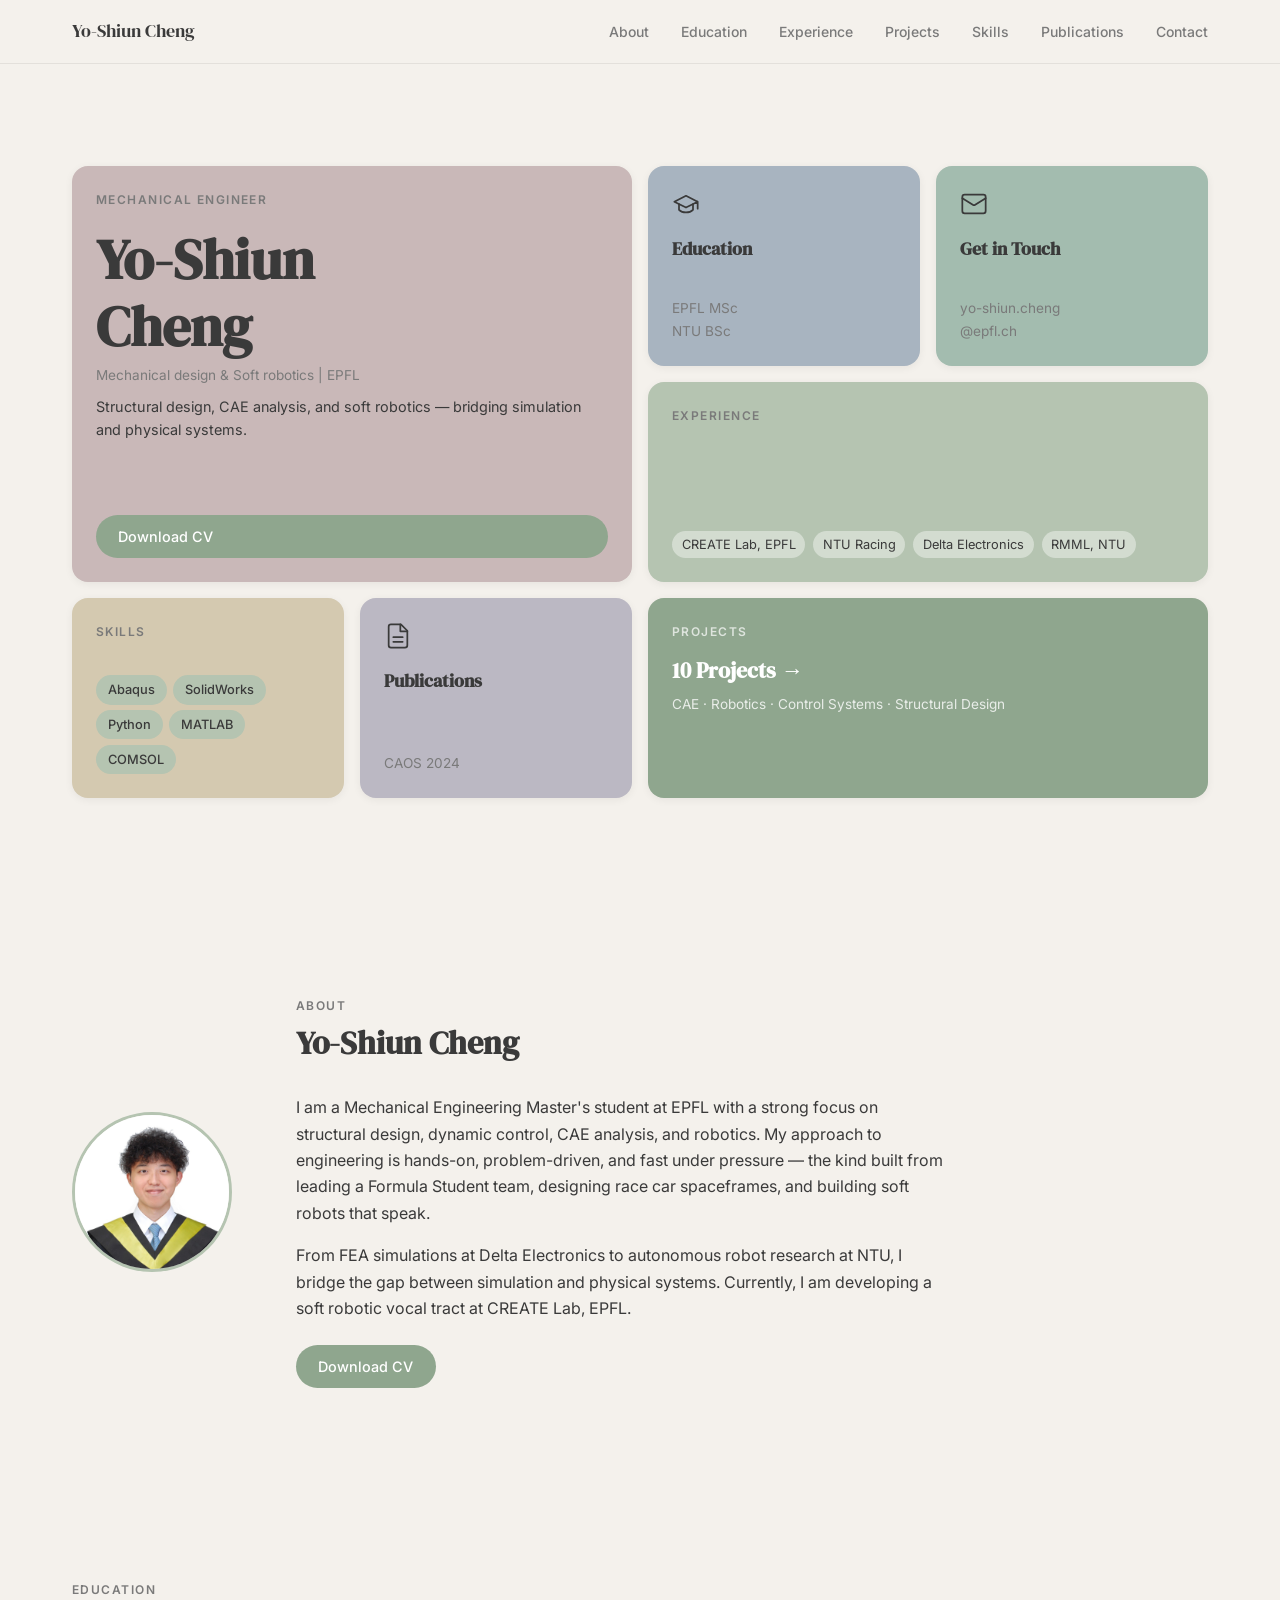
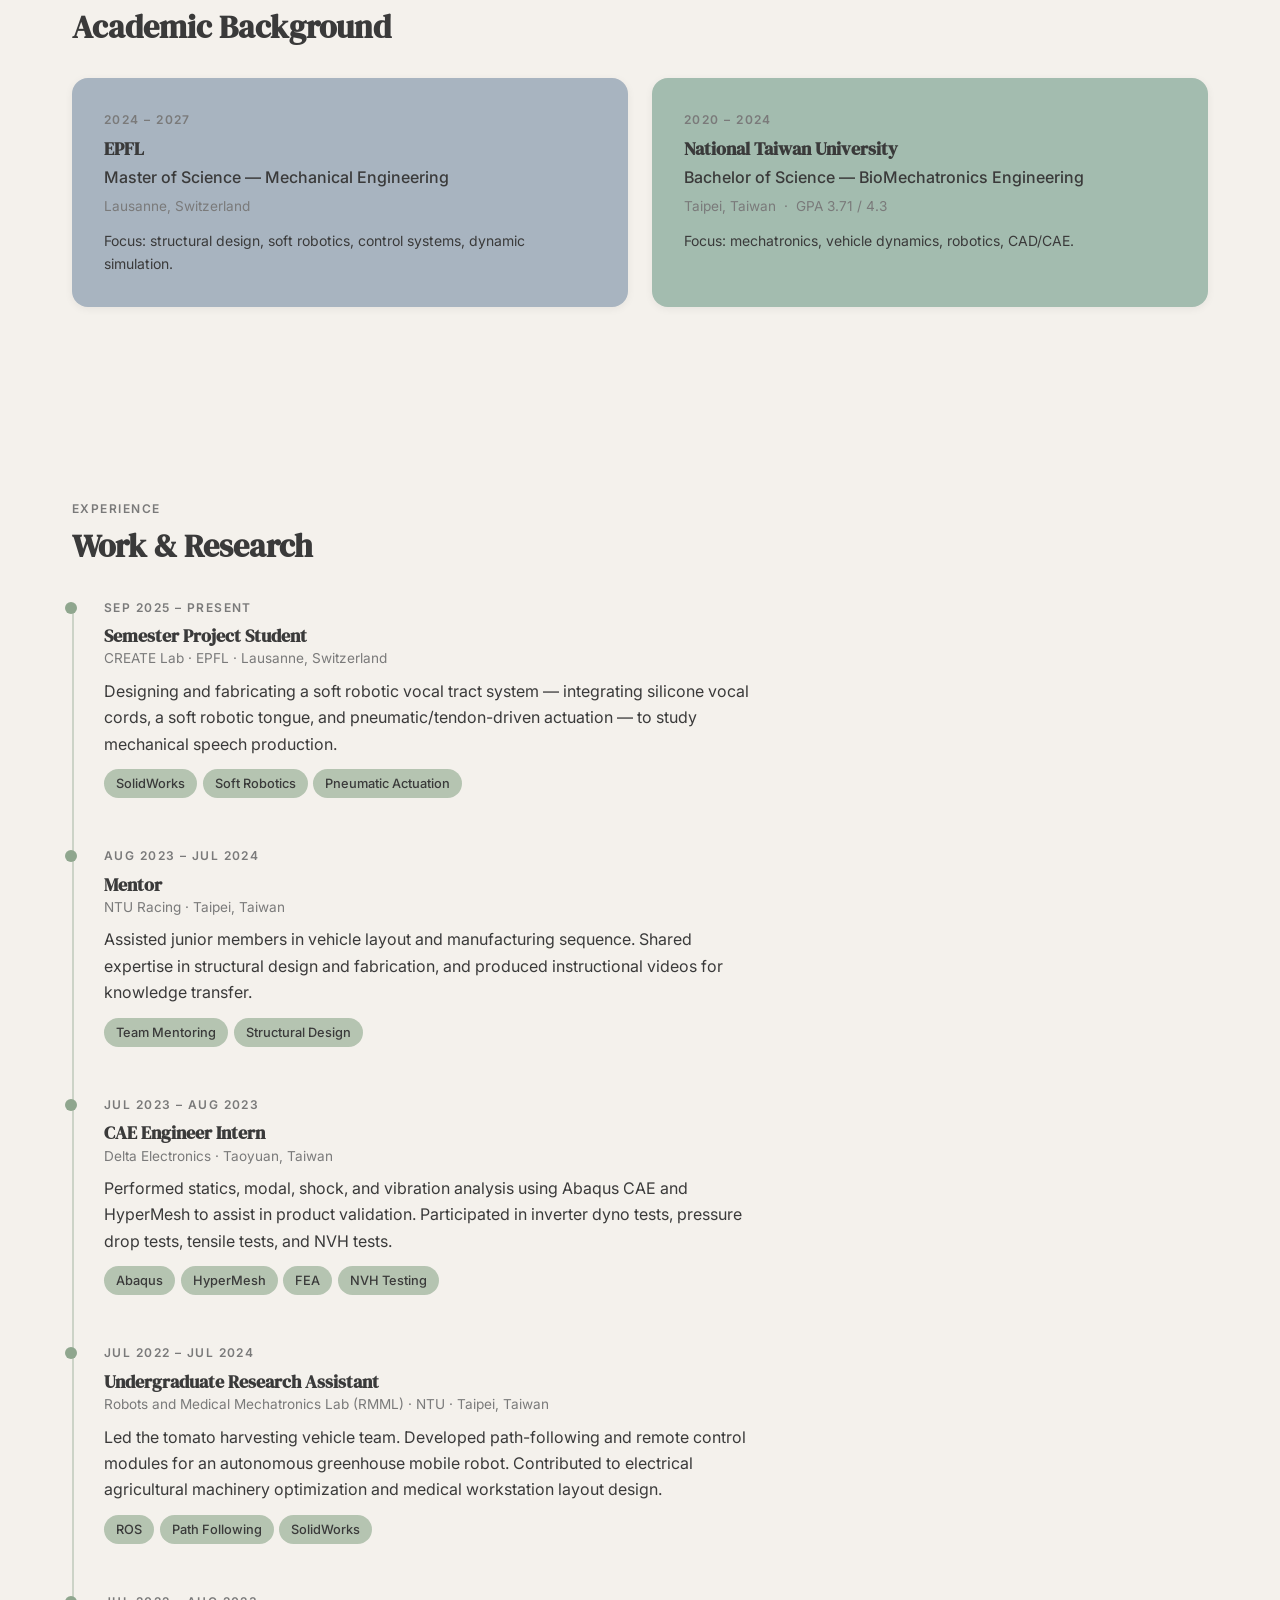
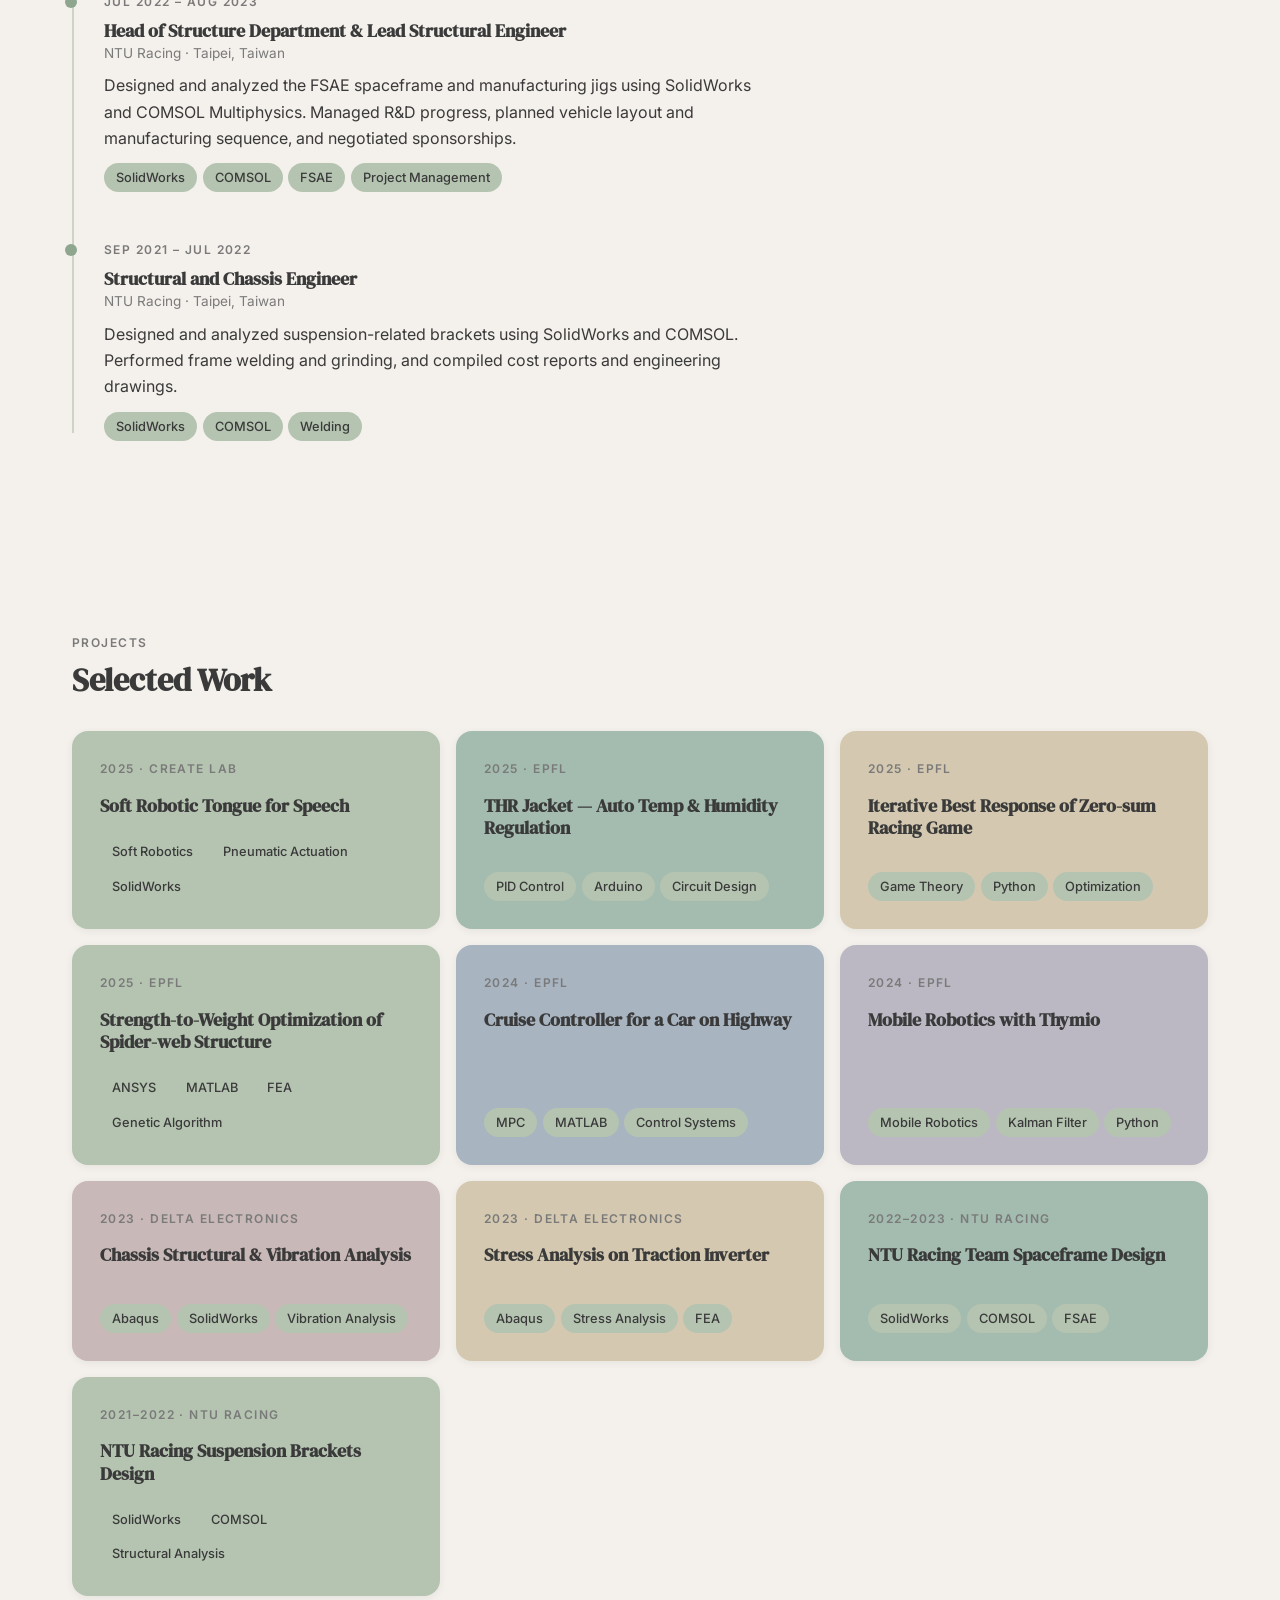
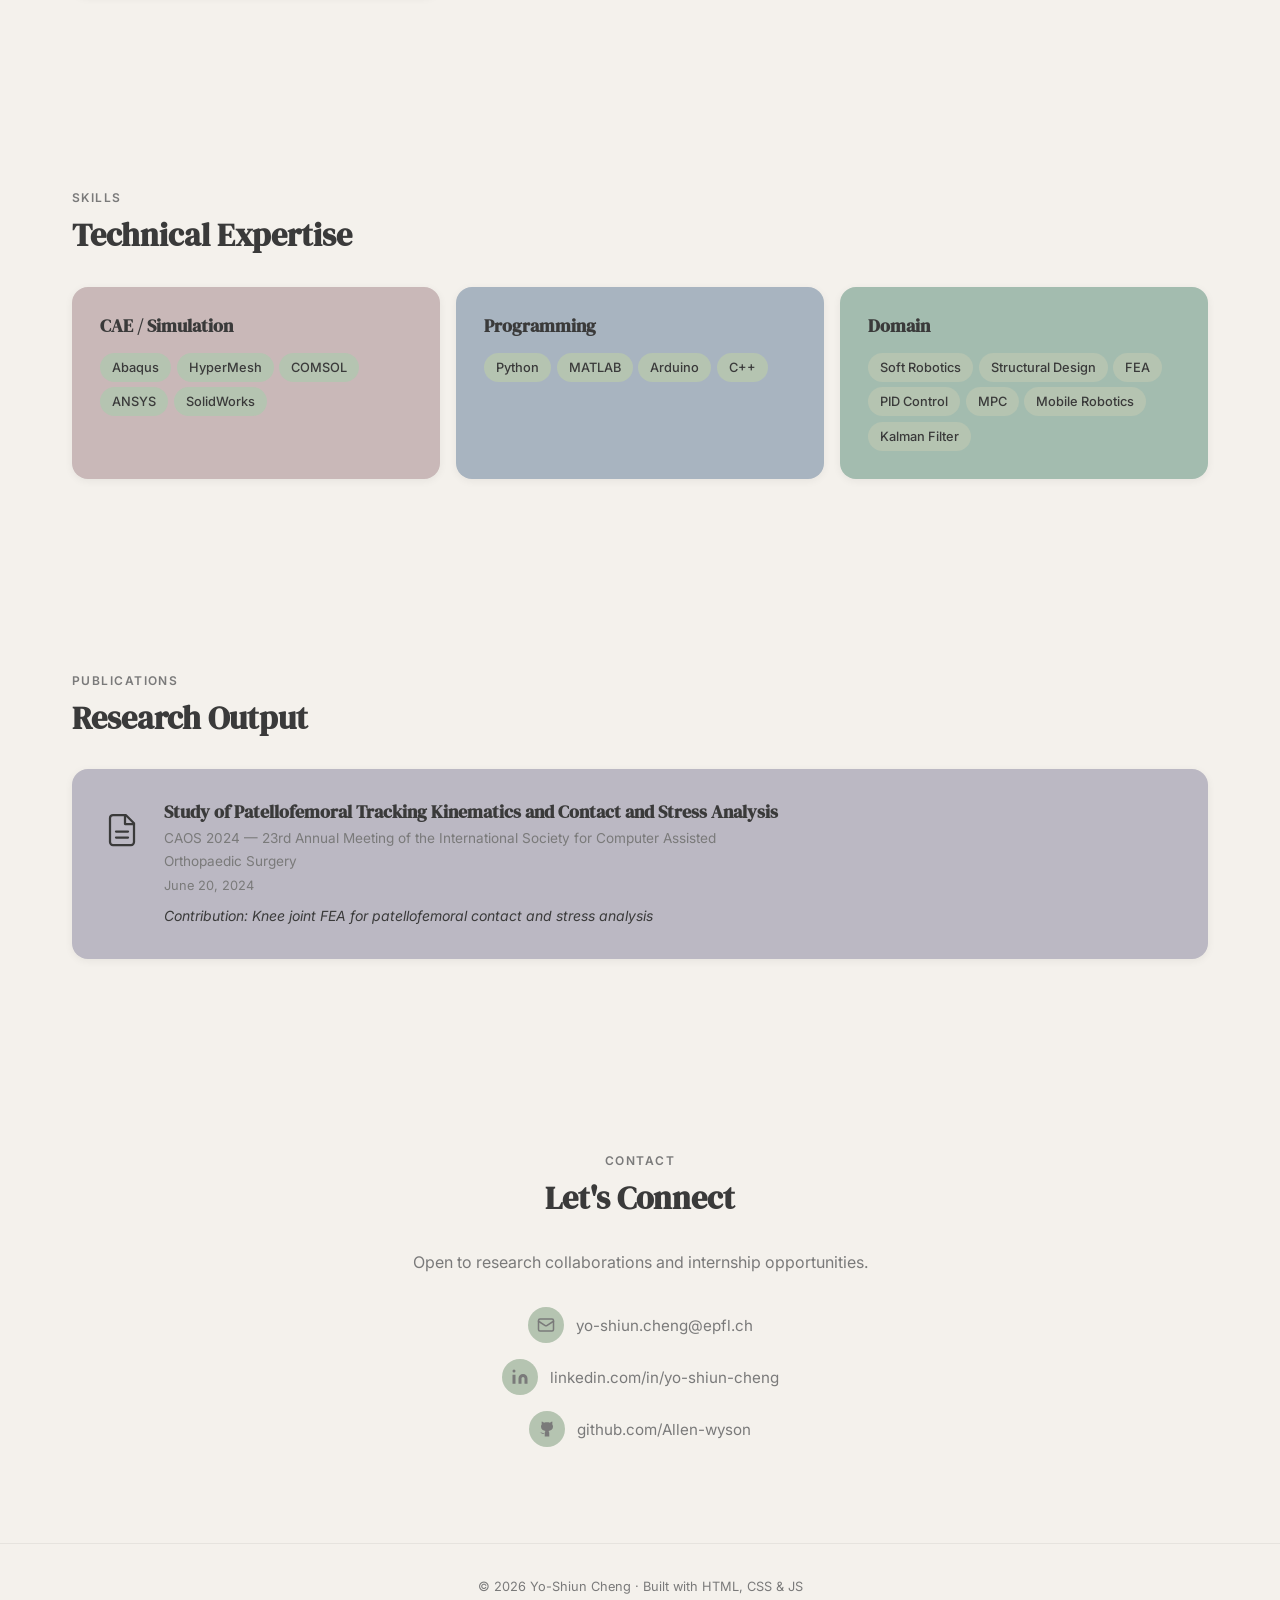
==== index.html @ 9ba74a00 "feat: add profile photo and resume PDF Co-Authored-By: Claude Sonnet 4.6 <noreply@anthropic.com>" ====
<!DOCTYPE html>
<html lang="en">
<head>
  <meta charset="UTF-8" />
  <meta name="viewport" content="width=device-width, initial-scale=1.0" />
  <title>Yo-Shiun Cheng — Portfolio</title>
  <link rel="preconnect" href="https://fonts.googleapis.com" />
  <link rel="preconnect" href="https://fonts.gstatic.com" crossorigin />
  <link href="https://fonts.googleapis.com/css2?family=DM+Serif+Display&family=Inter:wght@400;500;600&display=swap" rel="stylesheet" />
  <link rel="stylesheet" href="css/style.css" />
</head>
<body>
  <a href="#about" class="skip-link">Skip to main content</a>
  <nav class="navbar" id="navbar">
    <div class="nav-inner container">
      <a href="#hero" class="brand">Yo-Shiun Cheng</a>
      <button class="hamburger" id="hamburger" aria-label="Toggle menu">
        <span></span><span></span><span></span>
      </button>
      <ul class="nav-links" id="nav-links">
        <li><a href="#about" class="nav-link">About</a></li>
        <li><a href="#education" class="nav-link">Education</a></li>
        <li><a href="#experience" class="nav-link">Experience</a></li>
        <li><a href="#projects" class="nav-link">Projects</a></li>
        <li><a href="#skills" class="nav-link">Skills</a></li>
        <li><a href="#publications" class="nav-link">Publications</a></li>
        <li><a href="#contact" class="nav-link">Contact</a></li>
      </ul>
    </div>
  </nav>

  <main>

    <!-- ── HERO BENTO GRID ── -->
    <section id="hero" class="hero">
      <div class="bento-grid container">

        <div class="bento-card bento-hero" style="background:var(--rose)" onclick="document.getElementById('about').scrollIntoView({behavior:'smooth'})">
          <p class="section-label">Mechanical Engineer</p>
          <h1>Yo-Shiun<br>Cheng</h1>
          <p class="hero-subtitle">Mechanical design &amp; Soft robotics&nbsp;|&nbsp;EPFL</p>
          <p class="hero-bio">Structural design, CAE analysis, and soft robotics — bridging simulation and physical systems.</p>
          <a href="assets/resume.pdf" class="btn btn-primary" download>Download CV</a>
        </div>

        <div class="bento-card" style="background:var(--blue)" onclick="document.getElementById('education').scrollIntoView({behavior:'smooth'})">
          <span class="bento-icon">
            <svg width="28" height="28" viewBox="0 0 24 24" fill="none" stroke="currentColor" stroke-width="1.5" stroke-linecap="round" stroke-linejoin="round" aria-hidden="true"><path d="M22 10v6M2 10l10-5 10 5-10 5z"/><path d="M6 12v5c3 3 9 3 12 0v-5"/></svg>
          </span>
          <h3>Education</h3>
          <p class="bento-preview">EPFL MSc<br>NTU BSc</p>
        </div>

        <div class="bento-card" style="background:var(--green-light)" onclick="document.getElementById('contact').scrollIntoView({behavior:'smooth'})">
          <span class="bento-icon">
            <svg width="28" height="28" viewBox="0 0 24 24" fill="none" stroke="currentColor" stroke-width="1.5" stroke-linecap="round" stroke-linejoin="round" aria-hidden="true"><rect width="20" height="16" x="2" y="4" rx="2"/><path d="m22 7-8.97 5.7a1.94 1.94 0 0 1-2.06 0L2 7"/></svg>
          </span>
          <h3>Get in Touch</h3>
          <p class="bento-preview">yo-shiun.cheng<br>@epfl.ch</p>
        </div>

        <div class="bento-card bento-wide" style="background:var(--green-mid)" onclick="document.getElementById('experience').scrollIntoView({behavior:'smooth'})">
          <p class="section-label">Experience</p>
          <div class="bento-exp-preview">
            <span>CREATE Lab, EPFL</span>
            <span>NTU Racing</span>
            <span>Delta Electronics</span>
            <span>RMML, NTU</span>
          </div>
        </div>

        <div class="bento-card" style="background:var(--khaki)" onclick="document.getElementById('skills').scrollIntoView({behavior:'smooth'})">
          <p class="section-label">Skills</p>
          <div class="bento-pills">
            <span class="pill">Abaqus</span>
            <span class="pill">SolidWorks</span>
            <span class="pill">Python</span>
            <span class="pill">MATLAB</span>
            <span class="pill">COMSOL</span>
          </div>
        </div>

        <div class="bento-card" style="background:var(--lavender)" onclick="document.getElementById('publications').scrollIntoView({behavior:'smooth'})">
          <span class="bento-icon">
            <svg width="28" height="28" viewBox="0 0 24 24" fill="none" stroke="currentColor" stroke-width="1.5" stroke-linecap="round" stroke-linejoin="round" aria-hidden="true"><path d="M14.5 2H6a2 2 0 0 0-2 2v16a2 2 0 0 0 2 2h12a2 2 0 0 0 2-2V7.5L14.5 2z"/><polyline points="14 2 14 8 20 8"/><line x1="16" x2="8" y1="13" y2="13"/><line x1="16" x2="8" y1="17" y2="17"/></svg>
          </span>
          <h3>Publications</h3>
          <p class="bento-preview">CAOS 2024</p>
        </div>

        <div class="bento-card bento-wide" style="background:var(--green-dark)" onclick="document.getElementById('projects').scrollIntoView({behavior:'smooth'})">
          <p class="section-label" style="color:rgba(255,255,255,0.7)">Projects</p>
          <h3 style="color:#fff;font-size:1.4rem;">10 Projects →</h3>
          <p style="color:rgba(255,255,255,0.8);font-size:0.85rem;">CAE · Robotics · Control Systems · Structural Design</p>
        </div>

      </div>
    </section>

    <!-- ── ABOUT ── -->
    <section id="about">
      <div class="container">
        <div class="about-inner fade-in">
          <div class="about-photo">
            <img src="assets/images/profile.jpg" alt="Yo-Shiun Cheng" class="profile-img">
          </div>
          <div class="about-text">
            <p class="section-label">About</p>
            <h2>Yo-Shiun Cheng</h2>
            <p>I am a Mechanical Engineering Master's student at EPFL with a strong focus on structural design, dynamic control, CAE analysis, and robotics. My approach to engineering is hands-on, problem-driven, and fast under pressure — the kind built from leading a Formula Student team, designing race car spaceframes, and building soft robots that speak.</p>
            <p style="margin-top:1rem;">From FEA simulations at Delta Electronics to autonomous robot research at NTU, I bridge the gap between simulation and physical systems. Currently, I am developing a soft robotic vocal tract at CREATE Lab, EPFL.</p>
            <div style="margin-top:1.5rem;">
              <a href="assets/resume.pdf" class="btn btn-primary" download>Download CV</a>
            </div>
          </div>
        </div>
      </div>
    </section>

    <!-- ── EDUCATION ── -->
    <section id="education">
      <div class="container">
        <p class="section-label">Education</p>
        <h2>Academic Background</h2>
        <div class="edu-grid fade-in">
          <div class="edu-card" style="background:var(--blue)">
            <p class="section-label">2024 – 2027</p>
            <h3>EPFL</h3>
            <p class="edu-degree">Master of Science — Mechanical Engineering</p>
            <p class="edu-location">Lausanne, Switzerland</p>
            <p class="edu-detail">Focus: structural design, soft robotics, control systems, dynamic simulation.</p>
          </div>
          <div class="edu-card" style="background:var(--green-light)">
            <p class="section-label">2020 – 2024</p>
            <h3>National Taiwan University</h3>
            <p class="edu-degree">Bachelor of Science — BioMechatronics Engineering</p>
            <p class="edu-location">Taipei, Taiwan &nbsp;·&nbsp; GPA 3.71 / 4.3</p>
            <p class="edu-detail">Focus: mechatronics, vehicle dynamics, robotics, CAD/CAE.</p>
          </div>
        </div>
      </div>
    </section>

    <!-- ── EXPERIENCE ── -->
    <section id="experience">
      <div class="container">
        <p class="section-label">Experience</p>
        <h2>Work &amp; Research</h2>
        <div class="timeline fade-in">

          <div class="timeline-item">
            <div class="timeline-dot"></div>
            <div class="timeline-content">
              <p class="section-label">Sep 2025 – Present</p>
              <h3>Semester Project Student</h3>
              <p class="timeline-org">CREATE Lab · EPFL · Lausanne, Switzerland</p>
              <p>Designing and fabricating a soft robotic vocal tract system — integrating silicone vocal cords, a soft robotic tongue, and pneumatic/tendon-driven actuation — to study mechanical speech production.</p>
              <div class="pill-row"><span class="pill">SolidWorks</span><span class="pill">Soft Robotics</span><span class="pill">Pneumatic Actuation</span></div>
            </div>
          </div>

          <div class="timeline-item">
            <div class="timeline-dot"></div>
            <div class="timeline-content">
              <p class="section-label">Aug 2023 – Jul 2024</p>
              <h3>Mentor</h3>
              <p class="timeline-org">NTU Racing · Taipei, Taiwan</p>
              <p>Assisted junior members in vehicle layout and manufacturing sequence. Shared expertise in structural design and fabrication, and produced instructional videos for knowledge transfer.</p>
              <div class="pill-row"><span class="pill">Team Mentoring</span><span class="pill">Structural Design</span></div>
            </div>
          </div>

          <div class="timeline-item">
            <div class="timeline-dot"></div>
            <div class="timeline-content">
              <p class="section-label">Jul 2023 – Aug 2023</p>
              <h3>CAE Engineer Intern</h3>
              <p class="timeline-org">Delta Electronics · Taoyuan, Taiwan</p>
              <p>Performed statics, modal, shock, and vibration analysis using Abaqus CAE and HyperMesh to assist in product validation. Participated in inverter dyno tests, pressure drop tests, tensile tests, and NVH tests.</p>
              <div class="pill-row"><span class="pill">Abaqus</span><span class="pill">HyperMesh</span><span class="pill">FEA</span><span class="pill">NVH Testing</span></div>
            </div>
          </div>

          <div class="timeline-item">
            <div class="timeline-dot"></div>
            <div class="timeline-content">
              <p class="section-label">Jul 2022 – Jul 2024</p>
              <h3>Undergraduate Research Assistant</h3>
              <p class="timeline-org">Robots and Medical Mechatronics Lab (RMML) · NTU · Taipei, Taiwan</p>
              <p>Led the tomato harvesting vehicle team. Developed path-following and remote control modules for an autonomous greenhouse mobile robot. Contributed to electrical agricultural machinery optimization and medical workstation layout design.</p>
              <div class="pill-row"><span class="pill">ROS</span><span class="pill">Path Following</span><span class="pill">SolidWorks</span></div>
            </div>
          </div>

          <div class="timeline-item">
            <div class="timeline-dot"></div>
            <div class="timeline-content">
              <p class="section-label">Jul 2022 – Aug 2023</p>
              <h3>Head of Structure Department &amp; Lead Structural Engineer</h3>
              <p class="timeline-org">NTU Racing · Taipei, Taiwan</p>
              <p>Designed and analyzed the FSAE spaceframe and manufacturing jigs using SolidWorks and COMSOL Multiphysics. Managed R&amp;D progress, planned vehicle layout and manufacturing sequence, and negotiated sponsorships.</p>
              <div class="pill-row"><span class="pill">SolidWorks</span><span class="pill">COMSOL</span><span class="pill">FSAE</span><span class="pill">Project Management</span></div>
            </div>
          </div>

          <div class="timeline-item">
            <div class="timeline-dot"></div>
            <div class="timeline-content">
              <p class="section-label">Sep 2021 – Jul 2022</p>
              <h3>Structural and Chassis Engineer</h3>
              <p class="timeline-org">NTU Racing · Taipei, Taiwan</p>
              <p>Designed and analyzed suspension-related brackets using SolidWorks and COMSOL. Performed frame welding and grinding, and compiled cost reports and engineering drawings.</p>
              <div class="pill-row"><span class="pill">SolidWorks</span><span class="pill">COMSOL</span><span class="pill">Welding</span></div>
            </div>
          </div>

        </div>
      </div>
    </section>

    <!-- ── PROJECTS ── -->
    <section id="projects">
      <div class="container">
        <p class="section-label">Projects</p>
        <h2>Selected Work</h2>
        <div class="projects-grid fade-in">

          <a href="projects/soft-robotic-tongue.html" class="project-card" style="background:var(--green-mid)">
            <p class="section-label">2025 · CREATE Lab</p>
            <h3>Soft Robotic Tongue for Speech</h3>
            <div class="pill-row"><span class="pill">Soft Robotics</span><span class="pill">Pneumatic Actuation</span><span class="pill">SolidWorks</span></div>
          </a>

          <a href="projects/thr-jacket.html" class="project-card" style="background:var(--green-light)">
            <p class="section-label">2025 · EPFL</p>
            <h3>THR Jacket — Auto Temp &amp; Humidity Regulation</h3>
            <div class="pill-row"><span class="pill">PID Control</span><span class="pill">Arduino</span><span class="pill">Circuit Design</span></div>
          </a>

          <a href="projects/racing-game.html" class="project-card" style="background:var(--khaki)">
            <p class="section-label">2025 · EPFL</p>
            <h3>Iterative Best Response of Zero-sum Racing Game</h3>
            <div class="pill-row"><span class="pill">Game Theory</span><span class="pill">Python</span><span class="pill">Optimization</span></div>
          </a>

          <a href="projects/spider-web-optimization.html" class="project-card" style="background:var(--green-mid)">
            <p class="section-label">2025 · EPFL</p>
            <h3>Strength-to-Weight Optimization of Spider-web Structure</h3>
            <div class="pill-row"><span class="pill">ANSYS</span><span class="pill">MATLAB</span><span class="pill">FEA</span><span class="pill">Genetic Algorithm</span></div>
          </a>

          <a href="projects/cruise-controller.html" class="project-card" style="background:var(--blue)">
            <p class="section-label">2024 · EPFL</p>
            <h3>Cruise Controller for a Car on Highway</h3>
            <div class="pill-row"><span class="pill">MPC</span><span class="pill">MATLAB</span><span class="pill">Control Systems</span></div>
          </a>

          <a href="projects/mobile-robotics.html" class="project-card" style="background:var(--lavender)">
            <p class="section-label">2024 · EPFL</p>
            <h3>Mobile Robotics with Thymio</h3>
            <div class="pill-row"><span class="pill">Mobile Robotics</span><span class="pill">Kalman Filter</span><span class="pill">Python</span></div>
          </a>

          <a href="projects/chassis-analysis.html" class="project-card" style="background:var(--rose)">
            <p class="section-label">2023 · Delta Electronics</p>
            <h3>Chassis Structural &amp; Vibration Analysis</h3>
            <div class="pill-row"><span class="pill">Abaqus</span><span class="pill">SolidWorks</span><span class="pill">Vibration Analysis</span></div>
          </a>

          <a href="projects/inverter-stress.html" class="project-card" style="background:var(--khaki)">
            <p class="section-label">2023 · Delta Electronics</p>
            <h3>Stress Analysis on Traction Inverter</h3>
            <div class="pill-row"><span class="pill">Abaqus</span><span class="pill">Stress Analysis</span><span class="pill">FEA</span></div>
          </a>

          <a href="projects/spaceframe-design.html" class="project-card" style="background:var(--green-light)">
            <p class="section-label">2022–2023 · NTU Racing</p>
            <h3>NTU Racing Team Spaceframe Design</h3>
            <div class="pill-row"><span class="pill">SolidWorks</span><span class="pill">COMSOL</span><span class="pill">FSAE</span></div>
          </a>

          <a href="projects/suspension-brackets.html" class="project-card" style="background:var(--green-mid)">
            <p class="section-label">2021–2022 · NTU Racing</p>
            <h3>NTU Racing Suspension Brackets Design</h3>
            <div class="pill-row"><span class="pill">SolidWorks</span><span class="pill">COMSOL</span><span class="pill">Structural Analysis</span></div>
          </a>

        </div>
      </div>
    </section>

    <!-- ── SKILLS ── -->
    <section id="skills">
      <div class="container">
        <p class="section-label">Skills</p>
        <h2>Technical Expertise</h2>
        <div class="skills-grid fade-in">
          <div class="skills-group" style="background:var(--rose)">
            <h3>CAE / Simulation</h3>
            <div class="pill-row">
              <span class="pill">Abaqus</span><span class="pill">HyperMesh</span><span class="pill">COMSOL</span><span class="pill">ANSYS</span><span class="pill">SolidWorks</span>
            </div>
          </div>
          <div class="skills-group" style="background:var(--blue)">
            <h3>Programming</h3>
            <div class="pill-row">
              <span class="pill">Python</span><span class="pill">MATLAB</span><span class="pill">Arduino</span><span class="pill">C++</span>
            </div>
          </div>
          <div class="skills-group" style="background:var(--green-light)">
            <h3>Domain</h3>
            <div class="pill-row">
              <span class="pill">Soft Robotics</span><span class="pill">Structural Design</span><span class="pill">FEA</span><span class="pill">PID Control</span><span class="pill">MPC</span><span class="pill">Mobile Robotics</span><span class="pill">Kalman Filter</span>
            </div>
          </div>
        </div>
      </div>
    </section>

    <!-- ── PUBLICATIONS ── -->
    <section id="publications">
      <div class="container">
        <p class="section-label">Publications</p>
        <h2>Research Output</h2>
        <div class="pub-card fade-in" style="background:var(--lavender)">
          <div class="pub-badge" aria-hidden="true">
            <svg width="36" height="36" viewBox="0 0 24 24" fill="none" stroke="currentColor" stroke-width="1.5" stroke-linecap="round" stroke-linejoin="round"><path d="M14.5 2H6a2 2 0 0 0-2 2v16a2 2 0 0 0 2 2h12a2 2 0 0 0 2-2V7.5L14.5 2z"/><polyline points="14 2 14 8 20 8"/><line x1="16" x2="8" y1="13" y2="13"/><line x1="16" x2="8" y1="17" y2="17"/></svg>
          </div>
          <div class="pub-text">
            <h3>Study of Patellofemoral Tracking Kinematics and Contact and Stress Analysis</h3>
            <p class="pub-venue">CAOS 2024 — 23rd Annual Meeting of the International Society for Computer Assisted Orthopaedic Surgery</p>
            <p class="pub-date">June 20, 2024</p>
            <p class="pub-contribution">Contribution: Knee joint FEA for patellofemoral contact and stress analysis</p>
          </div>
        </div>
      </div>
    </section>

    <!-- ── CONTACT ── -->
    <section id="contact">
      <div class="container">
        <div class="contact-inner fade-in">
          <p class="section-label">Contact</p>
          <h2>Let's Connect</h2>
          <p class="contact-tagline">Open to research collaborations and internship opportunities.</p>
          <div class="contact-links">
            <a href="mailto:yo-shiun.cheng@epfl.ch" class="contact-link">
              <span class="contact-icon" aria-hidden="true">
                <svg width="18" height="18" viewBox="0 0 24 24" fill="none" stroke="currentColor" stroke-width="2" stroke-linecap="round" stroke-linejoin="round"><rect width="20" height="16" x="2" y="4" rx="2"/><path d="m22 7-8.97 5.7a1.94 1.94 0 0 1-2.06 0L2 7"/></svg>
              </span>
              yo-shiun.cheng@epfl.ch
            </a>
            <a href="https://www.linkedin.com/in/yo-shiun-cheng/" target="_blank" class="contact-link">
              <span class="contact-icon" aria-hidden="true">
                <svg width="18" height="18" viewBox="0 0 24 24" fill="currentColor"><path d="M16 8a6 6 0 0 1 6 6v7h-4v-7a2 2 0 0 0-2-2 2 2 0 0 0-2 2v7h-4v-7a6 6 0 0 1 6-6z"/><rect width="4" height="12" x="2" y="9"/><circle cx="4" cy="4" r="2"/></svg>
              </span>
              linkedin.com/in/yo-shiun-cheng
            </a>
            <a href="https://github.com/Allen-wyson" target="_blank" class="contact-link">
              <span class="contact-icon" aria-hidden="true">
                <svg width="18" height="18" viewBox="0 0 24 24" fill="currentColor"><path d="M15 22v-4a4.8 4.8 0 0 0-1-3.5c3 0 6-2 6-5.5.08-1.25-.27-2.48-1-3.5.28-1.15.28-2.35 0-3.5 0 0-1 0-3 1.5-2.64-.5-5.36-.5-8 0C6 2 5 2 5 2c-.3 1.15-.3 2.35 0 3.5A5.403 5.403 0 0 0 4 9c0 3.5 3 5.5 6 5.5-.39.49-.68 1.05-.85 1.65-.17.6-.22 1.23-.15 1.85v4"/><path d="M9 18c-4.51 2-5-2-7-2"/></svg>
              </span>
              github.com/Allen-wyson
            </a>
          </div>
        </div>
      </div>
    </section>

  </main>

  <footer>
    <p>© 2026 Yo-Shiun Cheng · Built with HTML, CSS &amp; JS</p>
  </footer>

  <script src="js/main.js"></script>
</body>
</html>
---- css/style.css ----
/* ── Variables ── */
:root {
  --bg:                #f4f1ec;
  --green-dark:        #8fa68e;
  --green-mid:         #b5c4b1;
  --green-light:       #a3bcaf;
  --rose:              #c9b8b8;
  --blue:              #a8b4c0;
  --khaki:             #d4c9b0;
  --lavender:          #bbb8c3;
  --text-primary:      #3a3a3a;
  --text-secondary:    #7a7a7a;
  --card-shadow:       rgba(0, 0, 0, 0.06);
  --card-shadow-hover: rgba(0, 0, 0, 0.13);
  --radius:            16px;
  --nav-height:        64px;
}

/* ── Reset ── */
*, *::before, *::after { box-sizing: border-box; margin: 0; padding: 0; }
html { scroll-behavior: smooth; }
body {
  font-family: 'Inter', sans-serif;
  font-size: 16px;
  line-height: 1.65;
  background: var(--bg);
  color: var(--text-primary);
}
a { color: inherit; text-decoration: none; }
img { display: block; max-width: 100%; }
ul { list-style: none; }

/* ── Typography ── */
h1, h2, h3, .brand {
  font-family: 'DM Serif Display', serif;
  line-height: 1.2;
}
h1 { font-size: clamp(2rem, 5vw, 3.5rem); }
h2 { font-size: clamp(1.5rem, 3vw, 2rem); margin-bottom: 2rem; }
h3 { font-size: 1.15rem; }
.section-label {
  font-size: 0.75rem;
  font-weight: 600;
  letter-spacing: 0.12em;
  text-transform: uppercase;
  color: var(--text-secondary);
  margin-bottom: 0.5rem;
}

/* ── Layout ── */
.container {
  max-width: 1200px;
  margin: 0 auto;
  padding: 0 2rem;
}
section { padding: 6rem 0; }

/* ── Fade-in (JS adds .visible) ── */
.fade-in {
  opacity: 0;
  transform: translateY(20px);
  transition: opacity 0.4s ease-out, transform 0.4s ease-out;
}
.fade-in.visible {
  opacity: 1;
  transform: translateY(0);
}

/* ── Buttons ── */
.btn {
  display: inline-block;
  padding: 0.6rem 1.4rem;
  border-radius: 100px;
  font-size: 0.9rem;
  font-weight: 500;
  cursor: pointer;
  transition: filter 0.15s ease;
}
.btn-primary {
  background: var(--green-dark);
  color: #fff;
}
.btn-primary:hover { filter: brightness(0.92); }

/* ── Skill pills ── */
.pill {
  display: inline-block;
  padding: 0.25rem 0.75rem;
  border-radius: 100px;
  background: var(--green-mid);
  color: var(--text-primary);
  font-size: 0.8rem;
  font-weight: 500;
  transition: background 0.15s ease, color 0.15s ease;
}
.pill:hover {
  background: var(--green-dark);
  color: #fff;
}

/* ── Navbar ── */
.navbar {
  position: fixed;
  top: 0;
  left: 0;
  right: 0;
  height: var(--nav-height);
  background: var(--bg);
  border-bottom: 1px solid rgba(0,0,0,0.07);
  z-index: 100;
}
.nav-inner {
  display: flex;
  align-items: center;
  justify-content: space-between;
  height: 100%;
}
.brand {
  font-size: 1.1rem;
  font-weight: 400;
  color: var(--text-primary);
}
.nav-links {
  display: flex;
  gap: 2rem;
}
.nav-link {
  font-size: 0.875rem;
  font-weight: 500;
  color: var(--text-secondary);
  transition: color 0.15s ease;
  padding-bottom: 2px;
  border-bottom: 2px solid transparent;
}
.nav-link:hover,
.nav-link.active {
  color: var(--green-dark);
  border-bottom-color: var(--green-dark);
}
.hamburger {
  display: none;
  flex-direction: column;
  gap: 5px;
  background: none;
  border: none;
  cursor: pointer;
  padding: 4px;
}
.hamburger span {
  display: block;
  width: 24px;
  height: 2px;
  background: var(--text-primary);
  border-radius: 2px;
  transition: transform 0.2s ease, opacity 0.2s ease;
}
.hamburger.open span:nth-child(1) { transform: translateY(7px) rotate(45deg); }
.hamburger.open span:nth-child(2) { opacity: 0; }
.hamburger.open span:nth-child(3) { transform: translateY(-7px) rotate(-45deg); }

/* push content below fixed nav */
main { padding-top: var(--nav-height); }

/* ── Responsive: hamburger ── */
@media (max-width: 767px) {
  .hamburger { display: flex; }
  .nav-links {
    display: none;
    position: absolute;
    top: var(--nav-height);
    left: 0;
    right: 0;
    background: var(--bg);
    flex-direction: column;
    gap: 0;
    border-bottom: 1px solid rgba(0,0,0,0.07);
  }
  .nav-links.open { display: flex; }
  .nav-links li a {
    display: block;
    padding: 1rem 2rem;
    border-bottom: 1px solid rgba(0,0,0,0.04);
  }
}

/* ── Hero Bento Grid ── */
.hero {
  min-height: calc(100vh - var(--nav-height));
  display: flex;
  align-items: center;
  padding: 3rem 0;
}
.bento-grid {
  display: grid;
  grid-template-columns: repeat(4, 1fr);
  grid-auto-rows: 200px;
  gap: 1rem;
}
.bento-card {
  border-radius: var(--radius);
  padding: 1.5rem;
  cursor: pointer;
  box-shadow: 0 2px 8px var(--card-shadow);
  transition: transform 0.15s ease, box-shadow 0.15s ease;
  display: flex;
  flex-direction: column;
  gap: 0.5rem;
  overflow: hidden;
}
.bento-card:hover {
  transform: translateY(-4px);
  box-shadow: 0 8px 24px var(--card-shadow-hover);
}
.bento-hero { grid-column: span 2; grid-row: span 2; }
.bento-wide { grid-column: span 2; }
.hero-subtitle { font-size: 0.85rem; color: var(--text-secondary); margin-top: -0.25rem; }
.hero-bio { font-size: 0.9rem; color: var(--text-primary); flex: 1; }
.bento-icon { font-size: 1.5rem; }
.bento-preview { font-size: 0.85rem; color: var(--text-secondary); margin-top: auto; }
.bento-pills { display: flex; flex-wrap: wrap; gap: 0.35rem; margin-top: auto; }
.bento-exp-preview { display: flex; flex-wrap: wrap; gap: 0.5rem; margin-top: auto; }
.bento-exp-preview span {
  font-size: 0.8rem;
  background: rgba(255,255,255,0.4);
  padding: 0.2rem 0.6rem;
  border-radius: 100px;
}
@media (max-width: 1023px) and (min-width: 768px) {
  .bento-grid { grid-template-columns: repeat(2, 1fr); }
  .bento-hero { grid-column: span 2; grid-row: span 2; }
  .bento-wide { grid-column: span 2; }
}
@media (max-width: 767px) {
  .bento-grid { grid-template-columns: 1fr; grid-auto-rows: auto; }
  .bento-hero, .bento-wide { grid-column: span 1; grid-row: span 1; }
  .bento-card { min-height: 140px; }
}

/* ── About ── */
.about-inner { display: flex; gap: 4rem; align-items: center; }
.about-photo { flex-shrink: 0; }
.about-photo img, .photo-placeholder {
  width: 160px; height: 160px; border-radius: 50%; object-fit: cover;
  border: 3px solid var(--green-mid);
}
.photo-placeholder {
  display: flex; align-items: center; justify-content: center;
  background: var(--green-mid);
  font-family: 'DM Serif Display', serif;
  font-size: 2rem; color: var(--text-primary);
}
.about-text { flex: 1; }
@media (max-width: 767px) { .about-inner { flex-direction: column; gap: 2rem; } }

/* ── Education ── */
.edu-grid { display: grid; grid-template-columns: 1fr 1fr; gap: 1.5rem; }
.edu-card {
  border-radius: var(--radius); padding: 2rem;
  box-shadow: 0 2px 8px var(--card-shadow);
  transition: transform 0.15s ease, box-shadow 0.15s ease;
}
.edu-card:hover { transform: translateY(-4px); box-shadow: 0 8px 24px var(--card-shadow-hover); }
.edu-degree { font-weight: 500; margin-top: 0.25rem; }
.edu-location { font-size: 0.85rem; color: var(--text-secondary); margin-top: 0.25rem; }
.edu-detail { font-size: 0.875rem; margin-top: 0.75rem; }
@media (max-width: 767px) { .edu-grid { grid-template-columns: 1fr; } }

/* ── Experience Timeline ── */
.timeline { position: relative; padding-left: 2rem; }
.timeline::before {
  content: ''; position: absolute; left: 0; top: 8px; bottom: 8px;
  width: 2px; background: var(--green-dark); opacity: 0.4;
}
.timeline-item { position: relative; margin-bottom: 3rem; }
.timeline-item:last-child { margin-bottom: 0; }
.timeline-dot {
  position: absolute; left: -2.45rem; top: 4px;
  width: 12px; height: 12px; border-radius: 50%; background: var(--green-dark);
}
.timeline-org { font-size: 0.85rem; color: var(--text-secondary); margin-bottom: 0.5rem; }
.pill-row { display: flex; flex-wrap: wrap; gap: 0.35rem; margin-top: 0.75rem; }

/* ── Projects Grid ── */
.projects-grid { display: grid; grid-template-columns: repeat(3, 1fr); gap: 1rem; }
.project-card {
  border-radius: var(--radius); padding: 1.75rem;
  box-shadow: 0 2px 8px var(--card-shadow);
  transition: transform 0.15s ease, box-shadow 0.15s ease;
  display: flex; flex-direction: column; gap: 0.5rem; min-height: 180px;
}
.project-card:hover { transform: translateY(-4px); box-shadow: 0 8px 24px var(--card-shadow-hover); }
.project-card h3 { flex: 1; }
@media (max-width: 1023px) and (min-width: 768px) { .projects-grid { grid-template-columns: repeat(2, 1fr); } }
@media (max-width: 767px) { .projects-grid { grid-template-columns: 1fr; } }

/* ── Skills ── */
.skills-grid { display: grid; grid-template-columns: repeat(3, 1fr); gap: 1rem; }
.skills-group { border-radius: var(--radius); padding: 1.75rem; box-shadow: 0 2px 8px var(--card-shadow); }
.skills-group h3 { margin-bottom: 1rem; }
@media (max-width: 767px) { .skills-grid { grid-template-columns: 1fr; } }

/* ── Publications ── */
.pub-card {
  display: flex; gap: 1.5rem; align-items: flex-start;
  border-radius: var(--radius); padding: 2rem; box-shadow: 0 2px 8px var(--card-shadow);
}
.pub-badge { font-size: 2.5rem; flex-shrink: 0; }
.pub-venue { font-size: 0.85rem; color: var(--text-secondary); margin-top: 0.25rem; }
.pub-date { font-size: 0.8rem; color: var(--text-secondary); margin-top: 0.15rem; }
.pub-contribution { font-size: 0.875rem; margin-top: 0.5rem; font-style: italic; }

/* ── Contact ── */
.contact-inner { text-align: center; max-width: 600px; margin: 0 auto; }
.contact-tagline { color: var(--text-secondary); margin-bottom: 2rem; }
.contact-links { display: flex; flex-direction: column; gap: 1rem; align-items: center; }
.contact-link {
  display: flex; align-items: center; gap: 0.75rem;
  font-size: 0.95rem; color: var(--text-secondary); transition: color 0.15s ease;
}
.contact-link:hover { color: var(--green-dark); }
.contact-icon {
  display: inline-flex; align-items: center; justify-content: center;
  width: 36px; height: 36px; border-radius: 50%;
  background: var(--green-mid); font-size: 0.85rem; font-weight: 600; flex-shrink: 0;
}

/* ── Footer ── */
footer {
  text-align: center; padding: 2rem; font-size: 0.8rem;
  color: var(--text-secondary); border-top: 1px solid rgba(0,0,0,0.06);
}

/* ── Project Detail Pages ── */
.project-back {
  display: inline-flex; align-items: center; gap: 0.4rem;
  font-size: 0.875rem; color: var(--text-secondary); transition: color 0.15s ease;
  margin-bottom: 2rem;
}
.project-back:hover { color: var(--green-dark); }

.detail-bento { display: grid; grid-template-columns: repeat(3, 1fr); gap: 1rem; }
.detail-card { border-radius: var(--radius); padding: 1.75rem; box-shadow: 0 2px 8px var(--card-shadow); }
.detail-card.span-2 { grid-column: span 2; }
.detail-card.span-3 { grid-column: span 3; }
.detail-card h1 { font-size: clamp(1.4rem, 3vw, 2rem); margin-bottom: 0.75rem; }
.detail-card h2 {
  font-size: 1rem; font-family: 'Inter', sans-serif; font-weight: 600;
  margin-bottom: 0.75rem; text-transform: uppercase; letter-spacing: 0.06em;
  color: var(--text-secondary);
}
.detail-card ul { padding-left: 1.25rem; display: flex; flex-direction: column; gap: 0.4rem; }
.detail-card ul li { font-size: 0.9rem; }

.detail-img-placeholder {
  background: var(--green-mid); border-radius: calc(var(--radius) - 4px);
  height: 140px; display: flex; align-items: center; justify-content: center;
  color: var(--text-secondary); font-size: 0.8rem;
}

@media (max-width: 767px) {
  .detail-bento { grid-template-columns: 1fr; }
  .detail-card.span-2, .detail-card.span-3 { grid-column: span 1; }
}

/* ── Accessibility: focus states ── */
:focus-visible {
  outline: 2px solid var(--green-dark);
  outline-offset: 3px;
  border-radius: 4px;
}
.nav-link:focus-visible { border-radius: 2px; }
.project-card:focus-visible,
.bento-card:focus-visible,
.edu-card:focus-visible { border-radius: var(--radius); }

/* cursor on all interactive elements */
.project-card { cursor: pointer; }

/* ── prefers-reduced-motion ── */
@media (prefers-reduced-motion: reduce) {
  .fade-in {
    opacity: 1;
    transform: none;
    transition: none;
  }
  .bento-card,
  .project-card,
  .edu-card,
  .nav-link,
  .contact-link,
  .pill,
  .btn {
    transition: none;
  }
  .bento-card:hover,
  .project-card:hover,
  .edu-card:hover {
    transform: none;
  }
}

/* ── Typography: max line length for readability ── */
.about-text p,
.timeline-content p,
.pub-text p {
  max-width: 65ch;
}

/* ── Skip link (keyboard accessibility) ── */
.skip-link {
  position: absolute;
  top: -100%;
  left: 1rem;
  background: var(--green-dark);
  color: #fff;
  padding: 0.5rem 1rem;
  border-radius: 0 0 var(--radius) var(--radius);
  font-size: 0.875rem;
  font-weight: 500;
  z-index: 200;
  transition: top 0.15s ease;
}
.skip-link:focus { top: 0; }
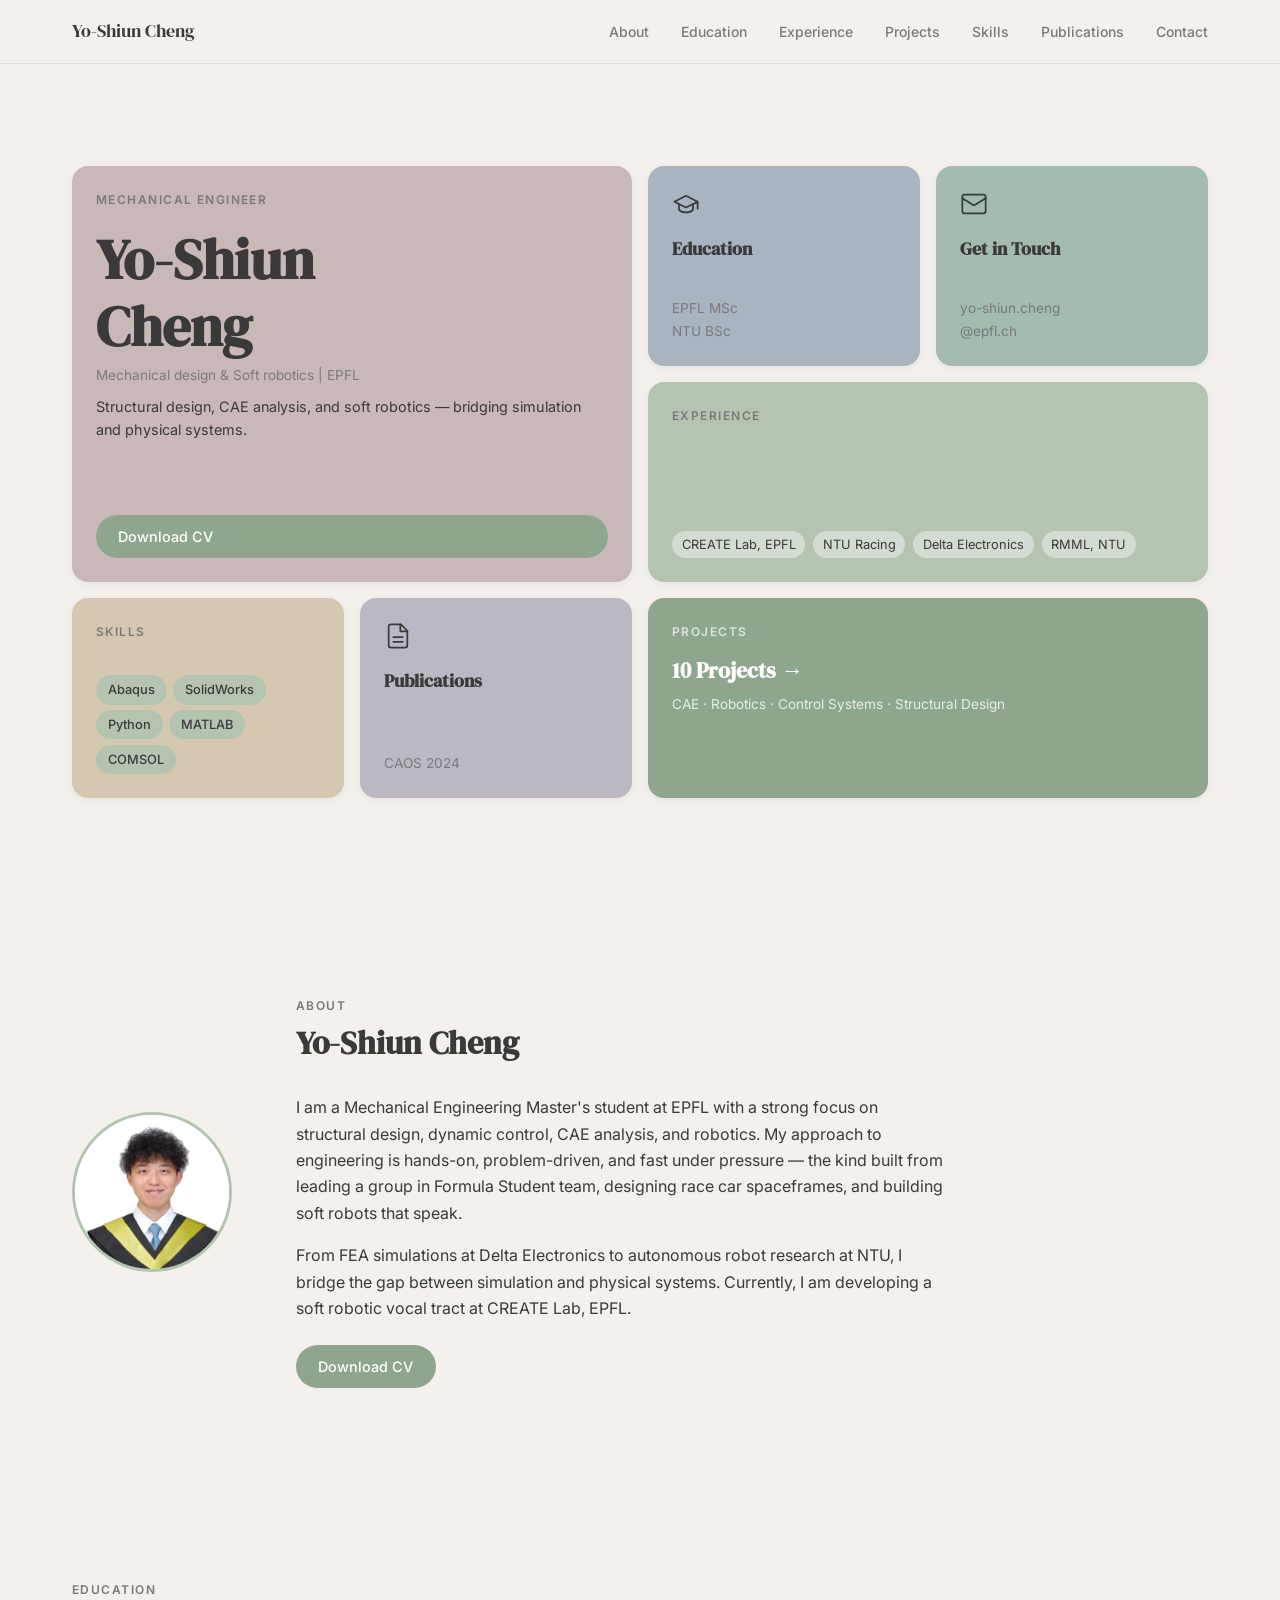
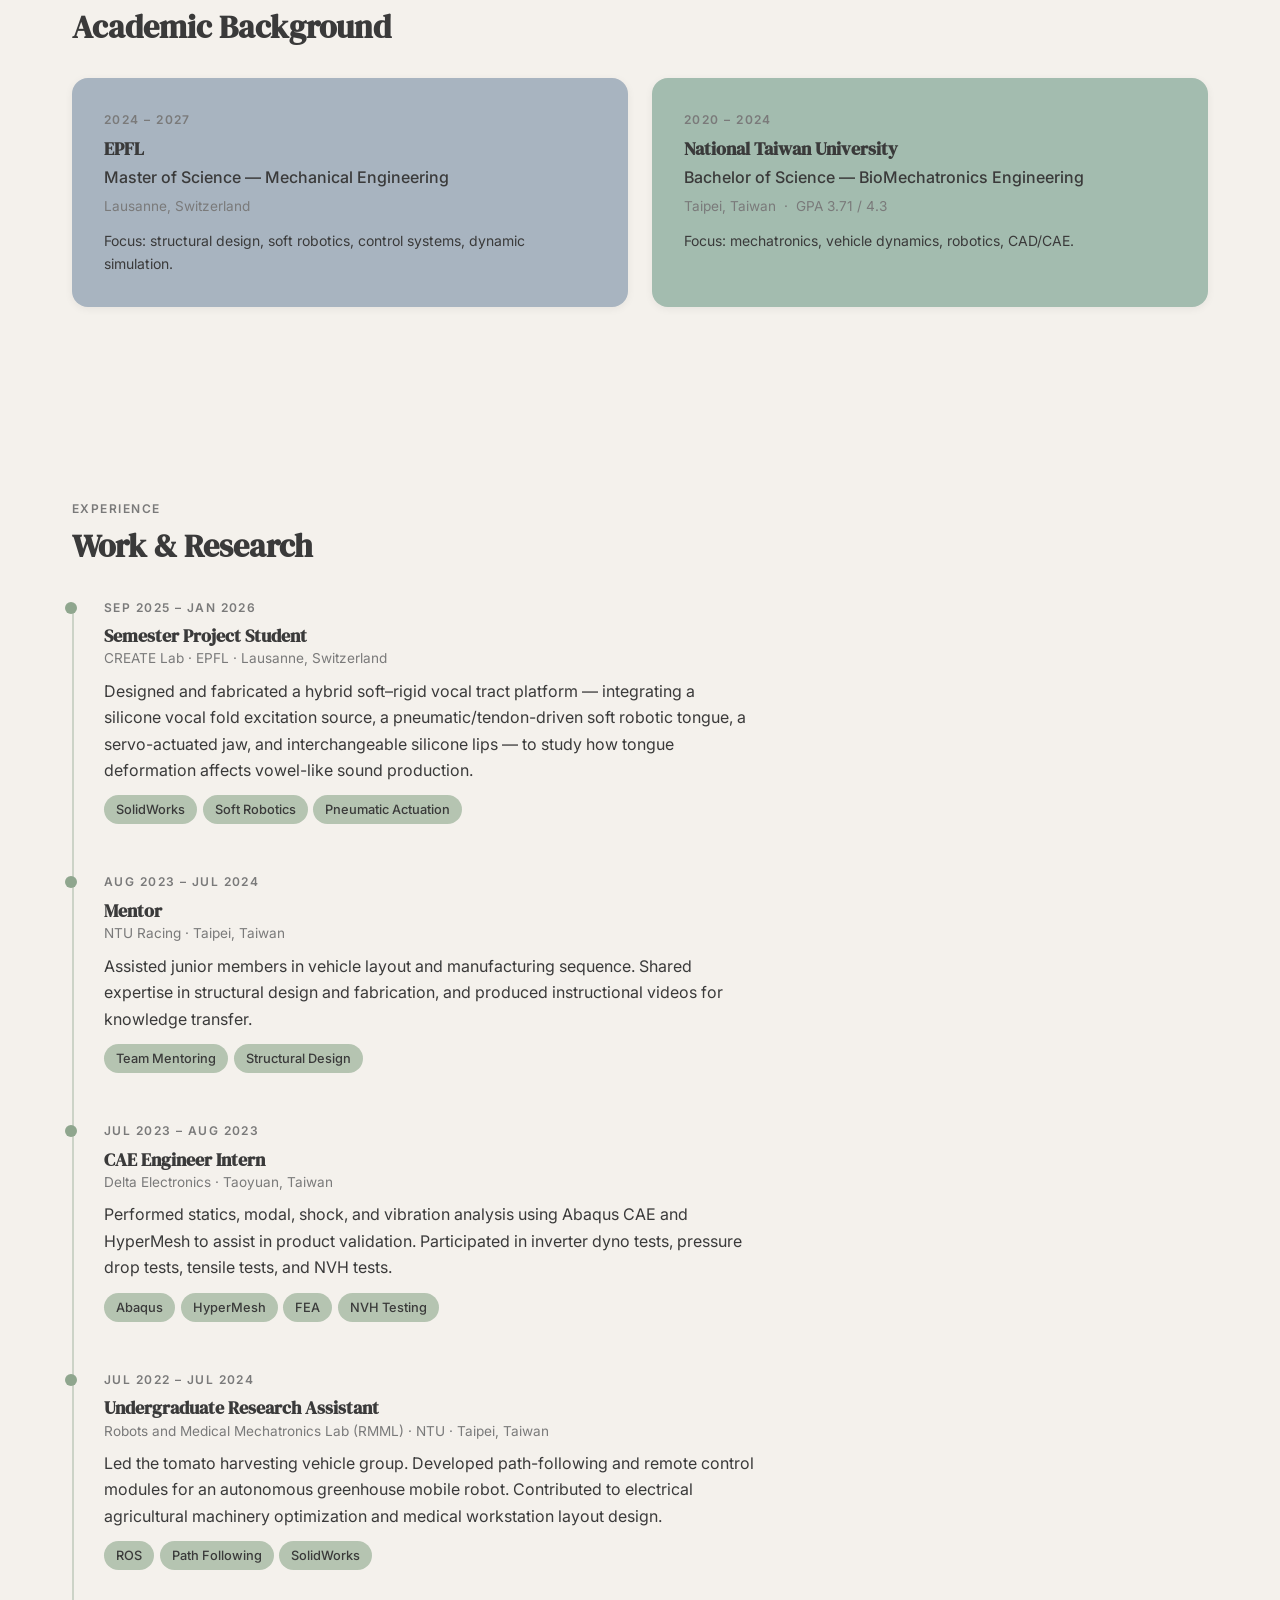
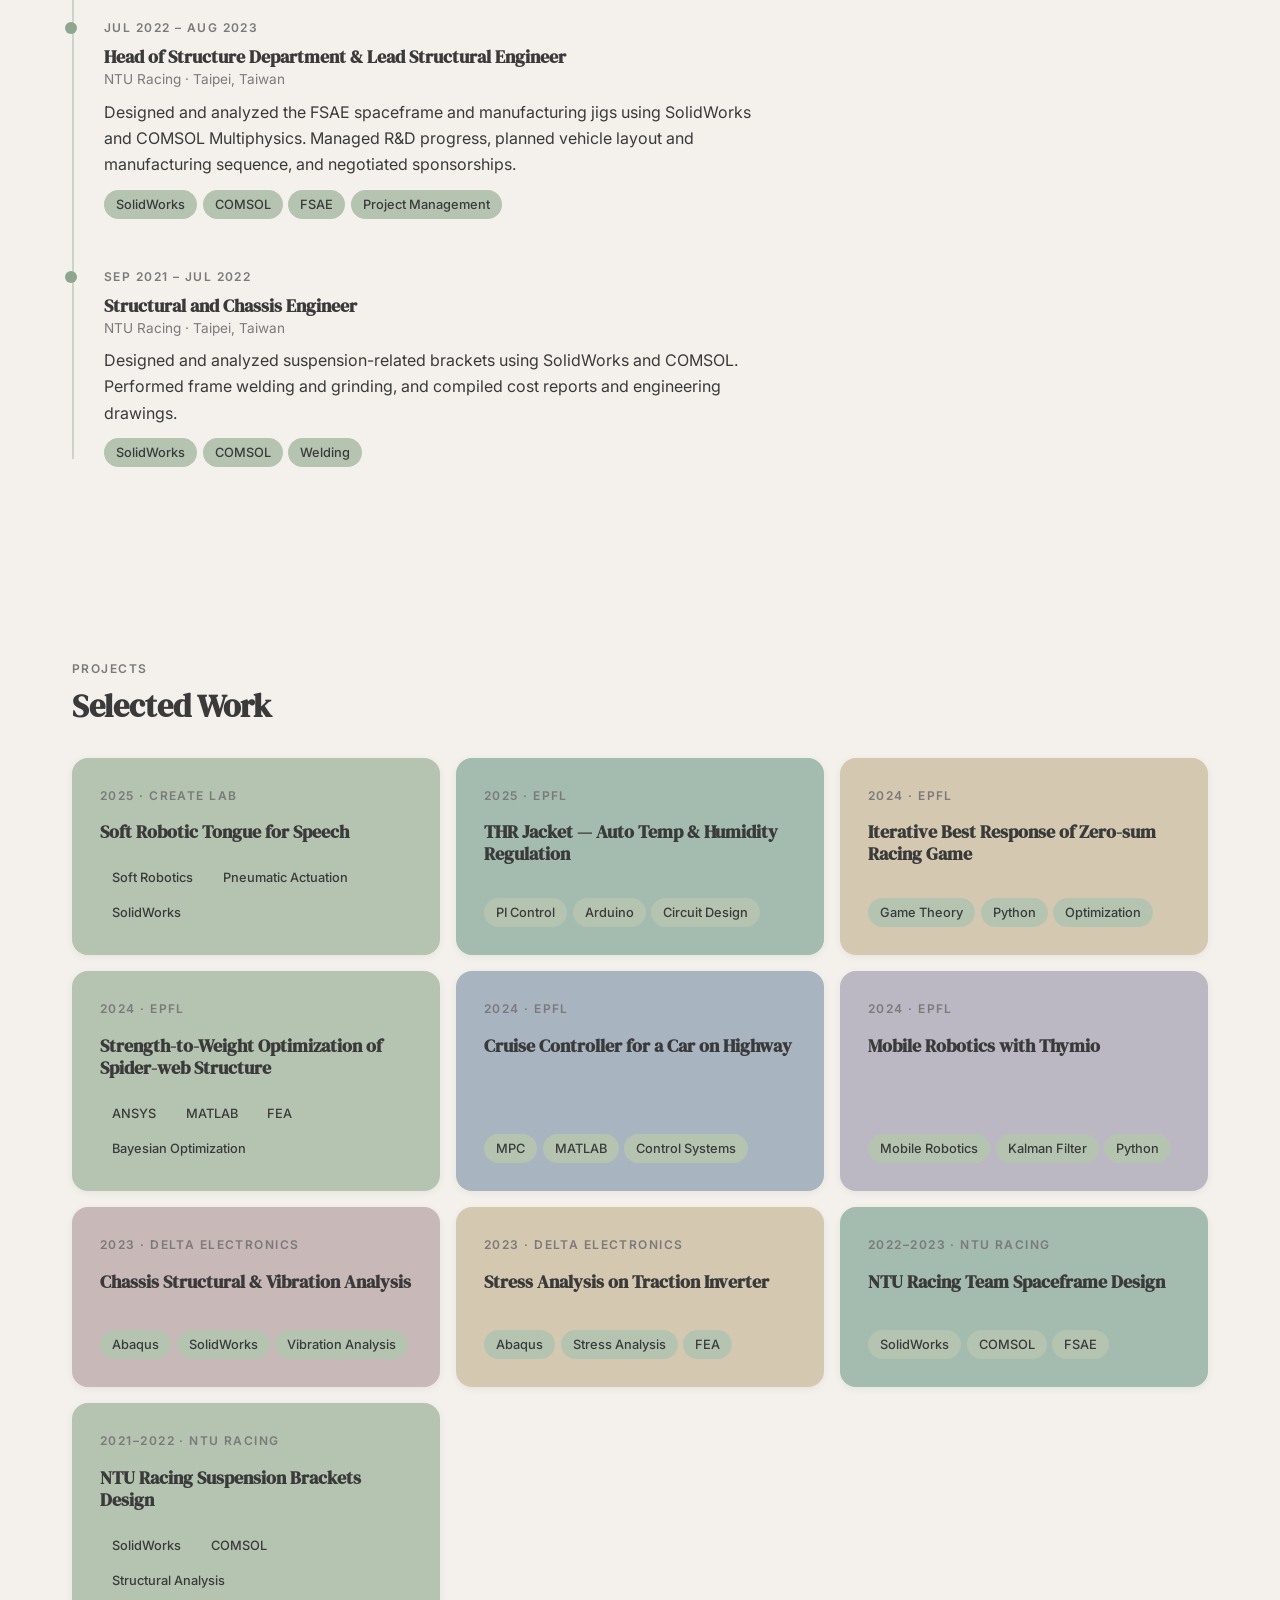
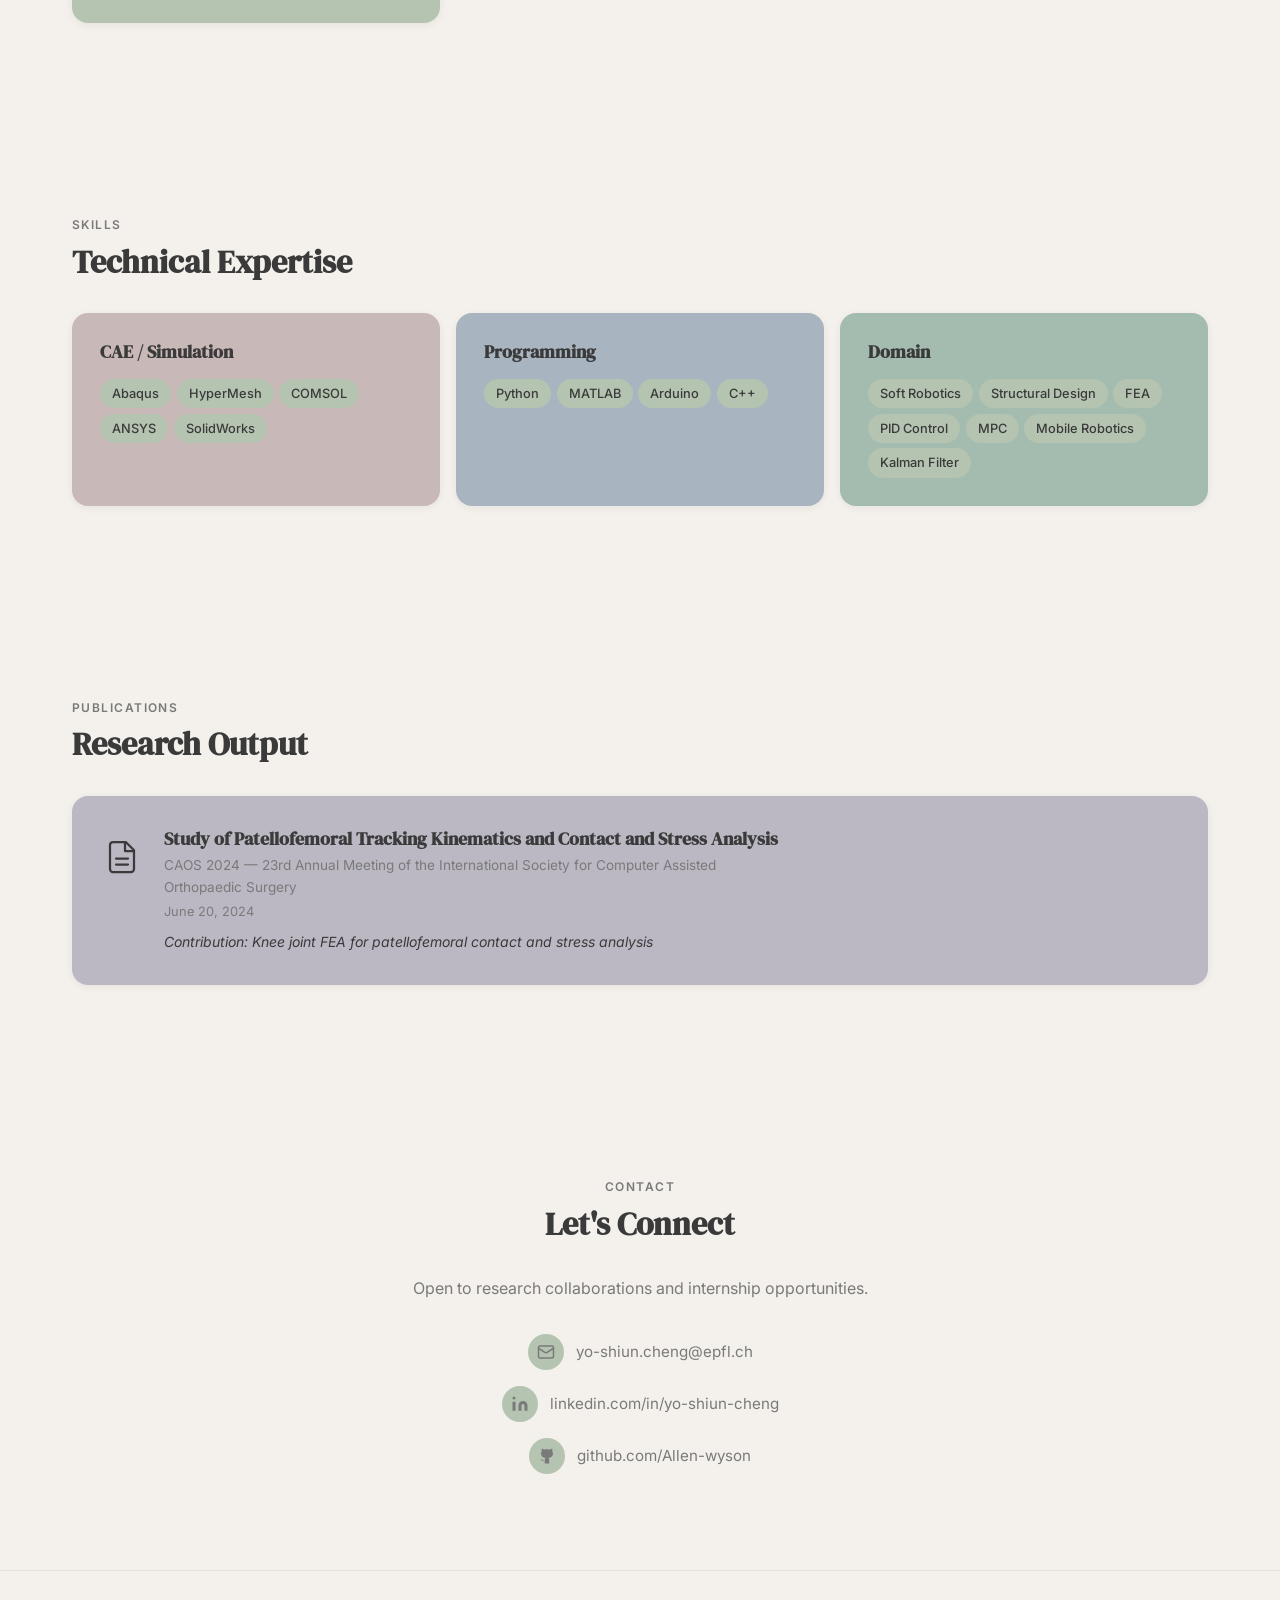
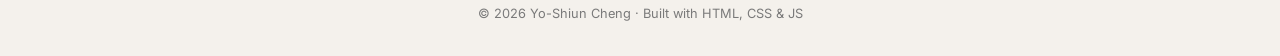
==== commit 4abb30b4: "fix: add alien favicon, correct project roles/descriptions from GitHub - Add alien emoji favicon (👽)" ====
--- a/index.html
+++ b/index.html
@@ -4,6 +4,7 @@
   <meta charset="UTF-8" />
   <meta name="viewport" content="width=device-width, initial-scale=1.0" />
   <title>Yo-Shiun Cheng — Portfolio</title>
+  <link rel="icon" href="data:image/svg+xml,<svg xmlns=%22http://www.w3.org/2000/svg%22 viewBox=%220 0 100 100%22><text y=%22.9em%22 font-size=%2290%22>👽</text></svg>" />
   <link rel="preconnect" href="https://fonts.googleapis.com" />
   <link rel="preconnect" href="https://fonts.gstatic.com" crossorigin />
   <link href="https://fonts.googleapis.com/css2?family=DM+Serif+Display&family=Inter:wght@400;500;600&display=swap" rel="stylesheet" />
@@ -107,7 +108,7 @@
           <div class="about-text">
             <p class="section-label">About</p>
             <h2>Yo-Shiun Cheng</h2>
-            <p>I am a Mechanical Engineering Master's student at EPFL with a strong focus on structural design, dynamic control, CAE analysis, and robotics. My approach to engineering is hands-on, problem-driven, and fast under pressure — the kind built from leading a Formula Student team, designing race car spaceframes, and building soft robots that speak.</p>
+            <p>I am a Mechanical Engineering Master's student at EPFL with a strong focus on structural design, dynamic control, CAE analysis, and robotics. My approach to engineering is hands-on, problem-driven, and fast under pressure — the kind built from leading a group in Formula Student team, designing race car spaceframes, and building soft robots that speak.</p>
             <p style="margin-top:1rem;">From FEA simulations at Delta Electronics to autonomous robot research at NTU, I bridge the gap between simulation and physical systems. Currently, I am developing a soft robotic vocal tract at CREATE Lab, EPFL.</p>
             <div style="margin-top:1.5rem;">
               <a href="assets/resume.pdf" class="btn btn-primary" download>Download CV</a>
@@ -151,10 +152,10 @@
           <div class="timeline-item">
             <div class="timeline-dot"></div>
             <div class="timeline-content">
-              <p class="section-label">Sep 2025 – Present</p>
+              <p class="section-label">Sep 2025 – Jan 2026</p>
               <h3>Semester Project Student</h3>
               <p class="timeline-org">CREATE Lab · EPFL · Lausanne, Switzerland</p>
-              <p>Designing and fabricating a soft robotic vocal tract system — integrating silicone vocal cords, a soft robotic tongue, and pneumatic/tendon-driven actuation — to study mechanical speech production.</p>
+              <p>Designed and fabricated a hybrid soft–rigid vocal tract platform — integrating a silicone vocal fold excitation source, a pneumatic/tendon-driven soft robotic tongue, a servo-actuated jaw, and interchangeable silicone lips — to study how tongue deformation affects vowel-like sound production.</p>
               <div class="pill-row"><span class="pill">SolidWorks</span><span class="pill">Soft Robotics</span><span class="pill">Pneumatic Actuation</span></div>
             </div>
           </div>
@@ -187,7 +188,7 @@
               <p class="section-label">Jul 2022 – Jul 2024</p>
               <h3>Undergraduate Research Assistant</h3>
               <p class="timeline-org">Robots and Medical Mechatronics Lab (RMML) · NTU · Taipei, Taiwan</p>
-              <p>Led the tomato harvesting vehicle team. Developed path-following and remote control modules for an autonomous greenhouse mobile robot. Contributed to electrical agricultural machinery optimization and medical workstation layout design.</p>
+              <p>Led the tomato harvesting vehicle group. Developed path-following and remote control modules for an autonomous greenhouse mobile robot. Contributed to electrical agricultural machinery optimization and medical workstation layout design.</p>
               <div class="pill-row"><span class="pill">ROS</span><span class="pill">Path Following</span><span class="pill">SolidWorks</span></div>
             </div>
           </div>
@@ -234,19 +235,19 @@
           <a href="projects/thr-jacket.html" class="project-card" style="background:var(--green-light)">
             <p class="section-label">2025 · EPFL</p>
             <h3>THR Jacket — Auto Temp &amp; Humidity Regulation</h3>
-            <div class="pill-row"><span class="pill">PID Control</span><span class="pill">Arduino</span><span class="pill">Circuit Design</span></div>
+            <div class="pill-row"><span class="pill">PI Control</span><span class="pill">Arduino</span><span class="pill">Circuit Design</span></div>
           </a>
 
           <a href="projects/racing-game.html" class="project-card" style="background:var(--khaki)">
-            <p class="section-label">2025 · EPFL</p>
+            <p class="section-label">2024 · EPFL</p>
             <h3>Iterative Best Response of Zero-sum Racing Game</h3>
             <div class="pill-row"><span class="pill">Game Theory</span><span class="pill">Python</span><span class="pill">Optimization</span></div>
           </a>
 
           <a href="projects/spider-web-optimization.html" class="project-card" style="background:var(--green-mid)">
-            <p class="section-label">2025 · EPFL</p>
+            <p class="section-label">2024 · EPFL</p>
             <h3>Strength-to-Weight Optimization of Spider-web Structure</h3>
-            <div class="pill-row"><span class="pill">ANSYS</span><span class="pill">MATLAB</span><span class="pill">FEA</span><span class="pill">Genetic Algorithm</span></div>
+            <div class="pill-row"><span class="pill">ANSYS</span><span class="pill">MATLAB</span><span class="pill">FEA</span><span class="pill">Bayesian Optimization</span></div>
           </a>
 
           <a href="projects/cruise-controller.html" class="project-card" style="background:var(--blue)">
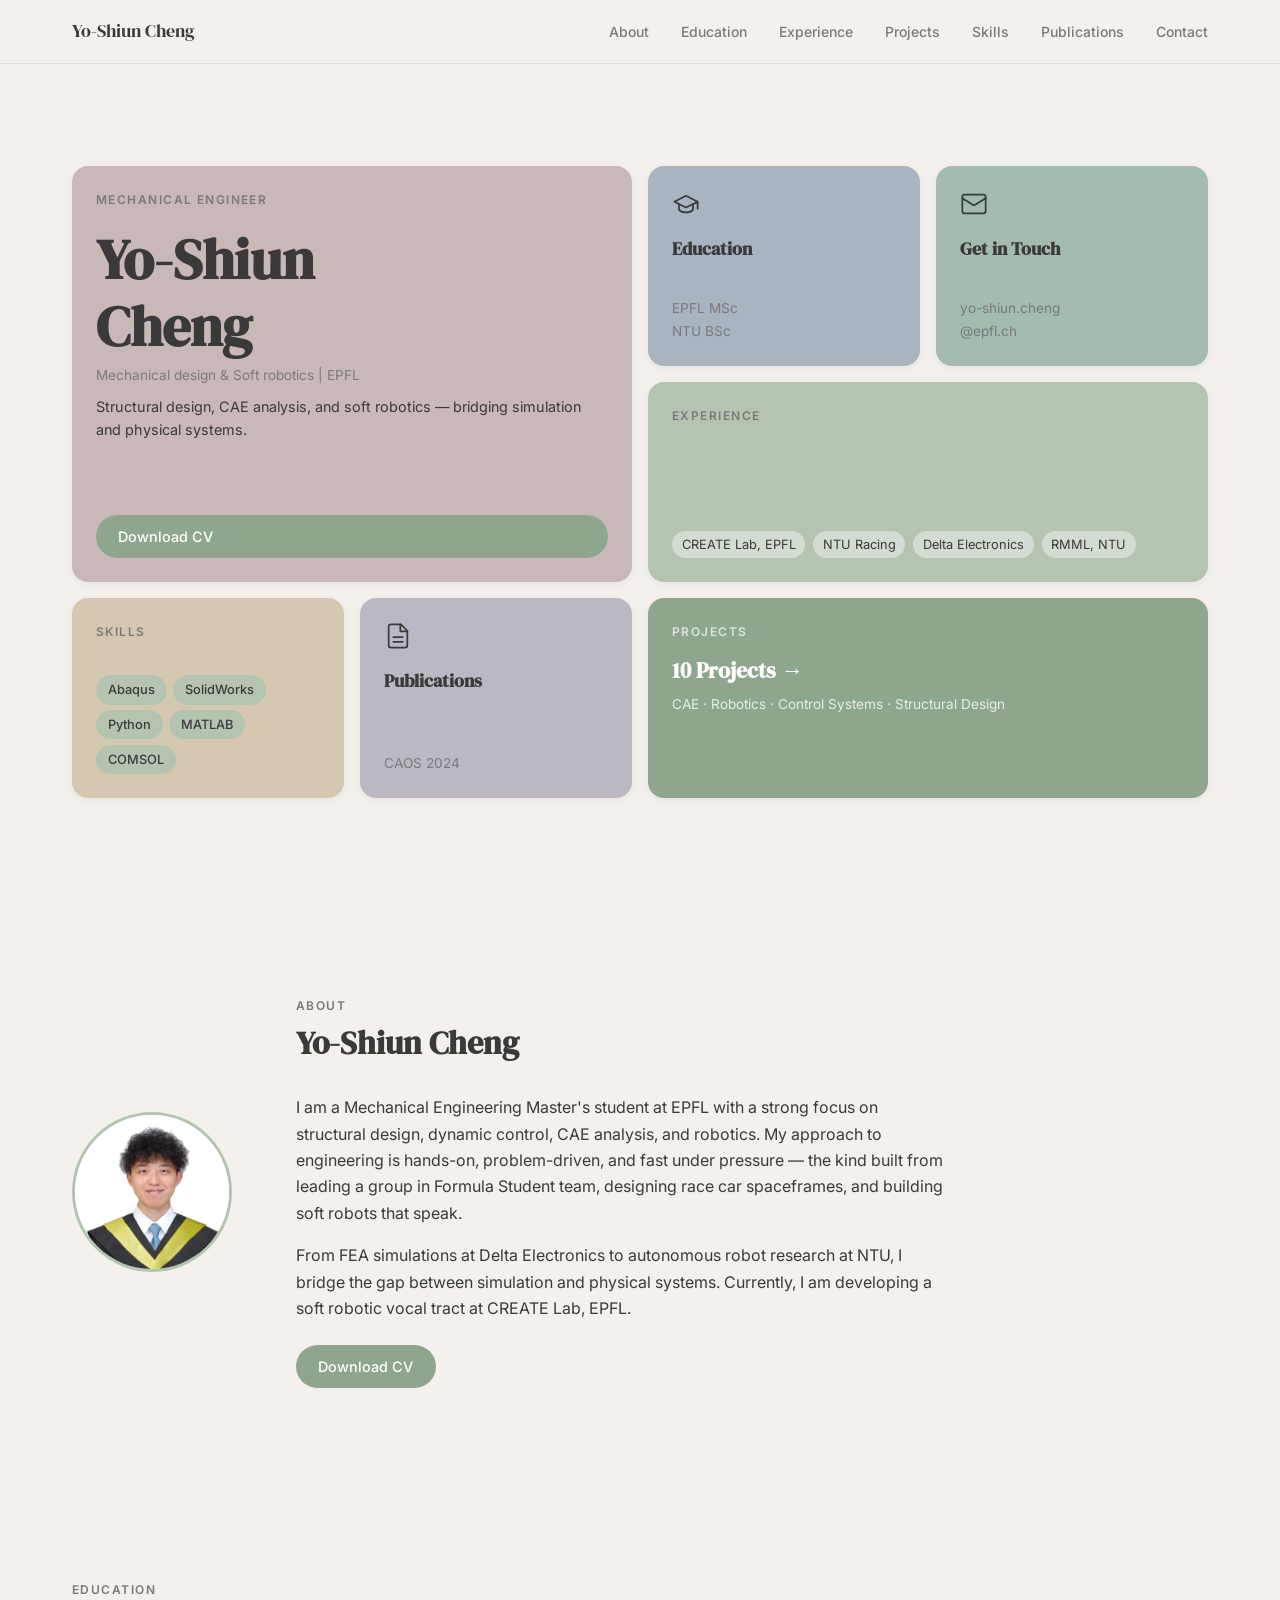
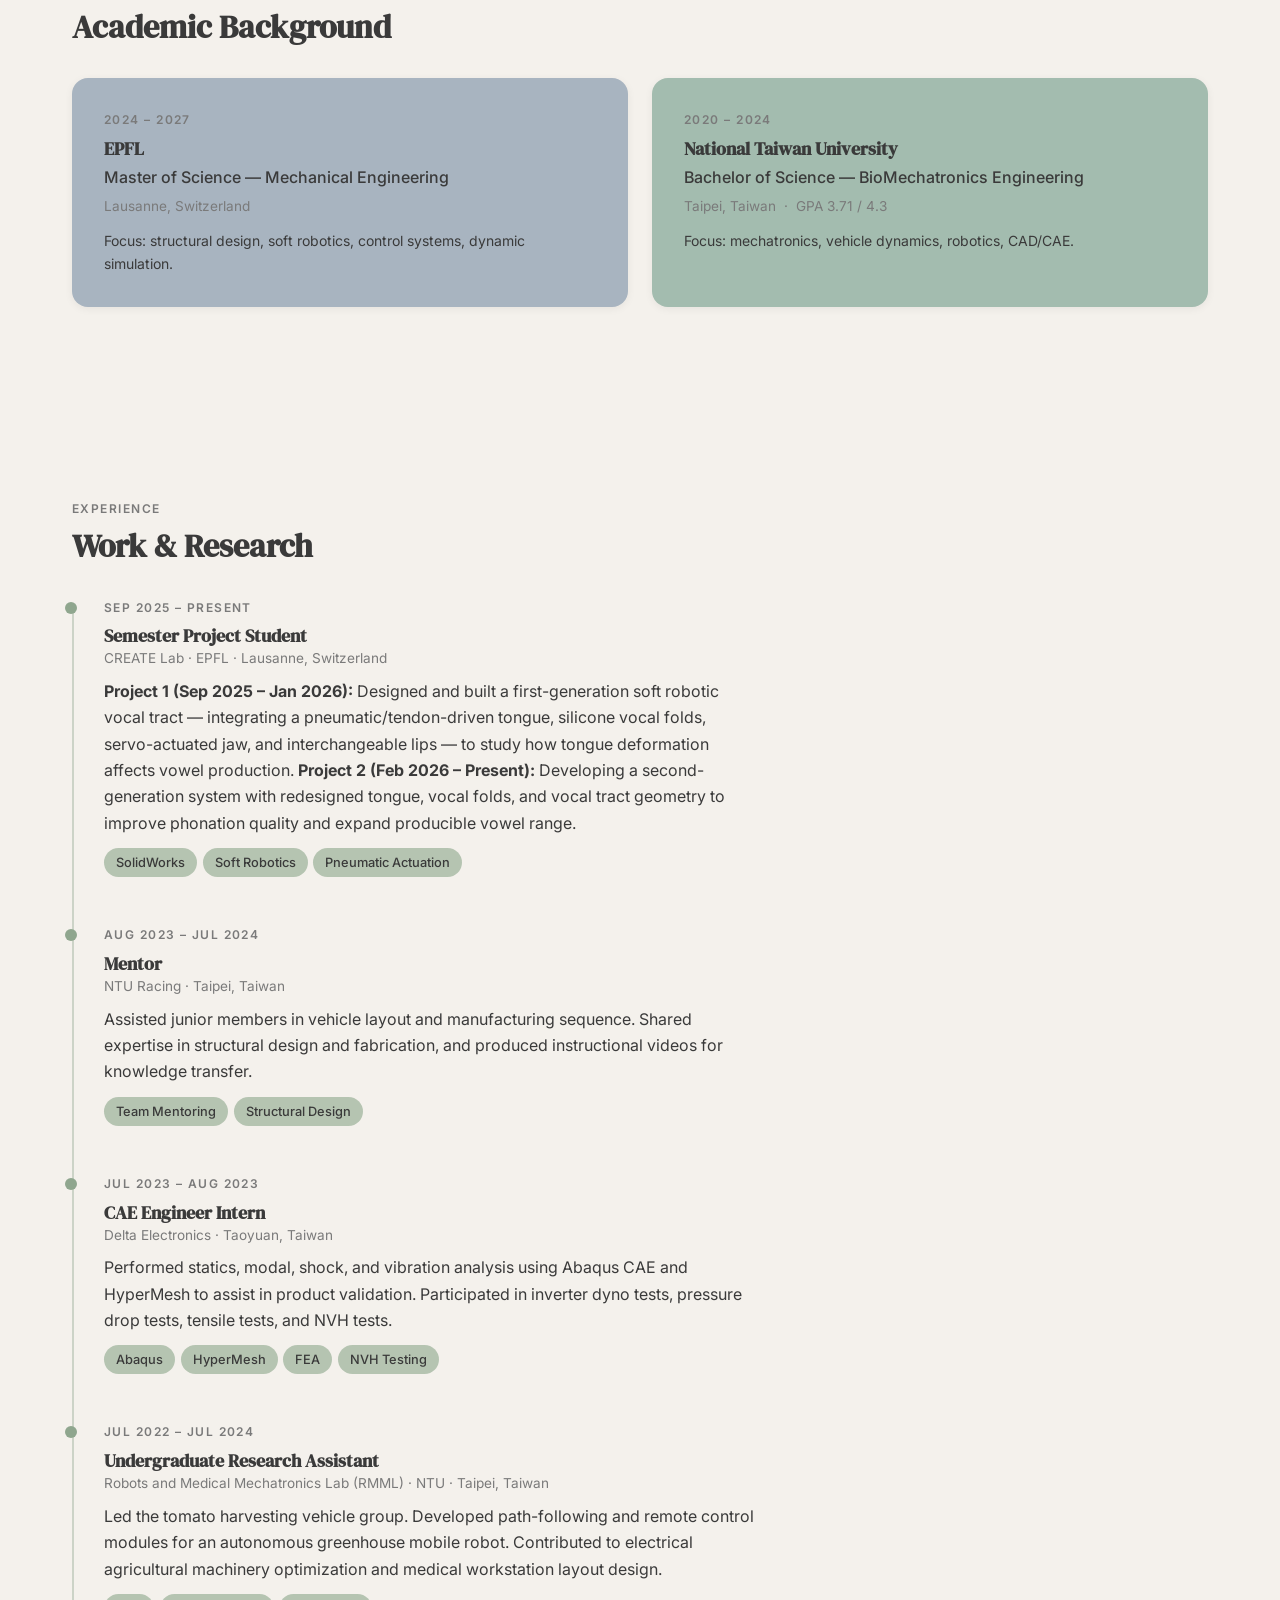
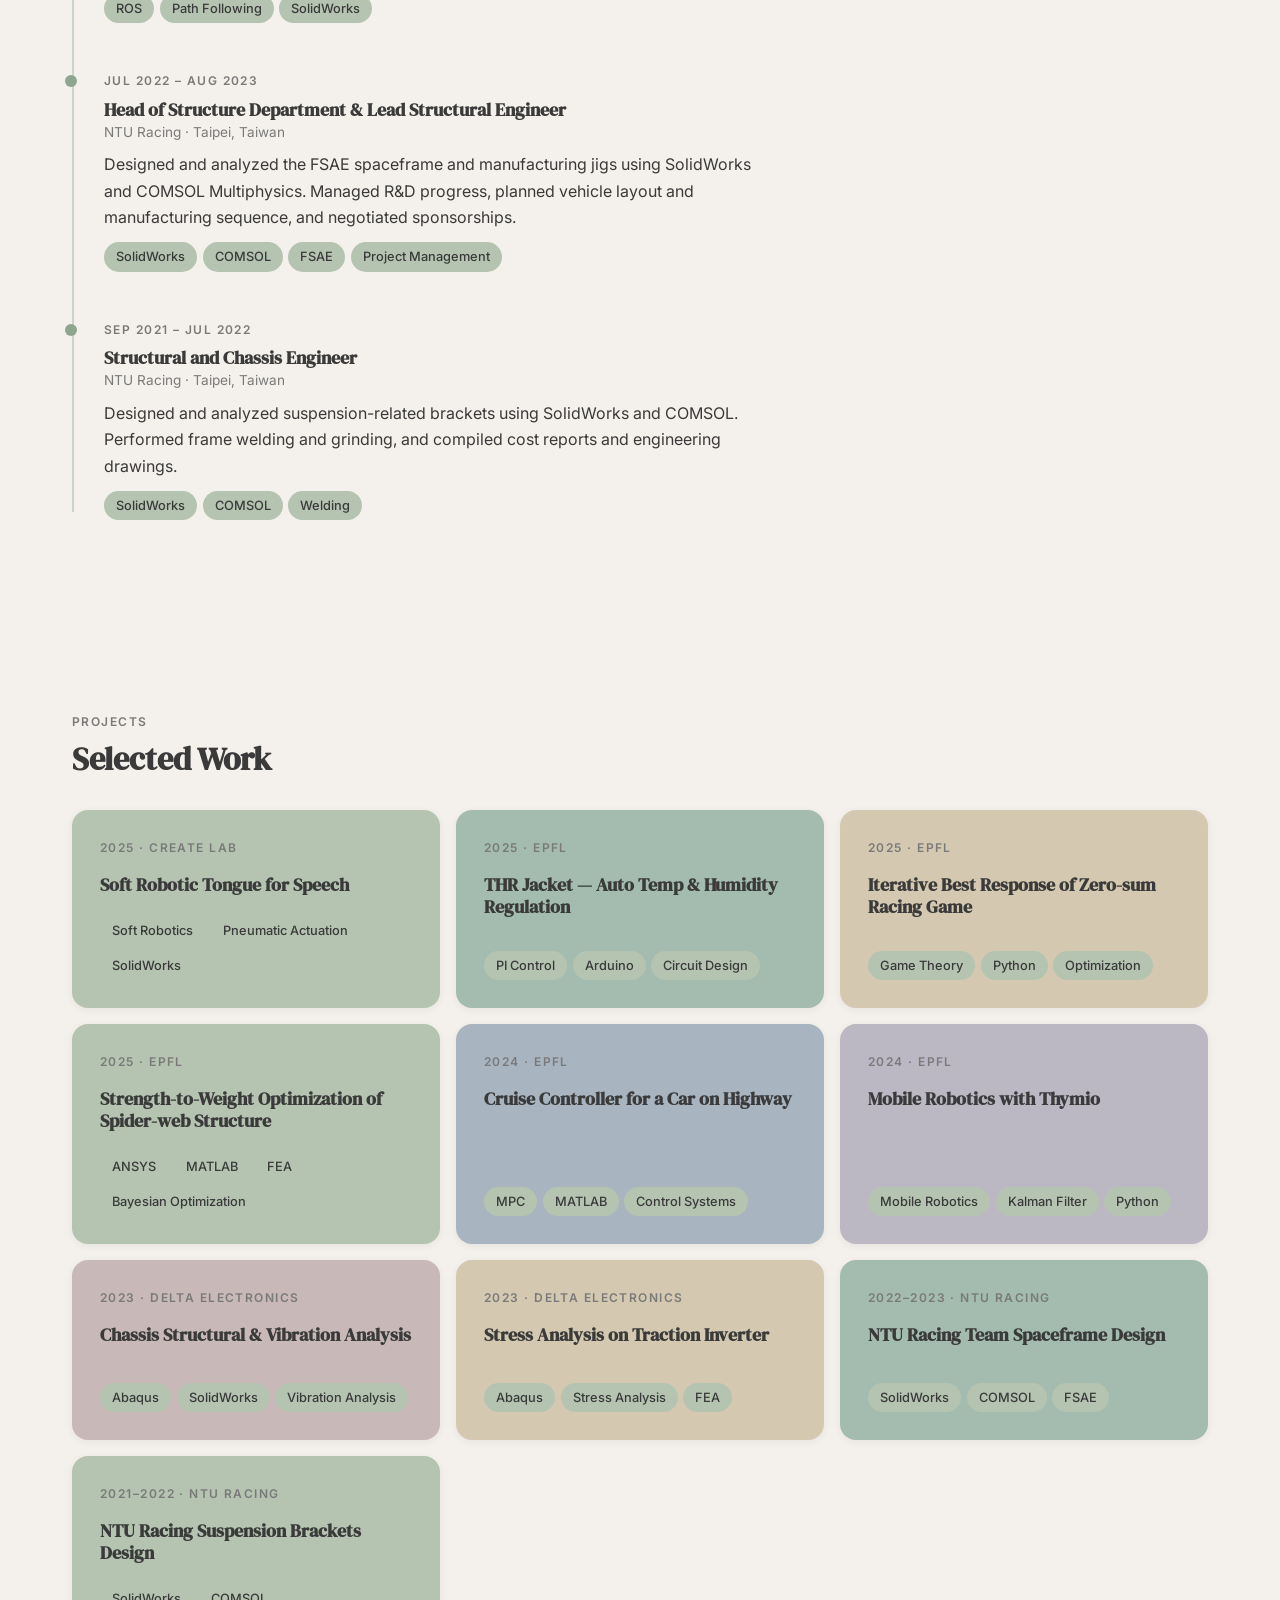
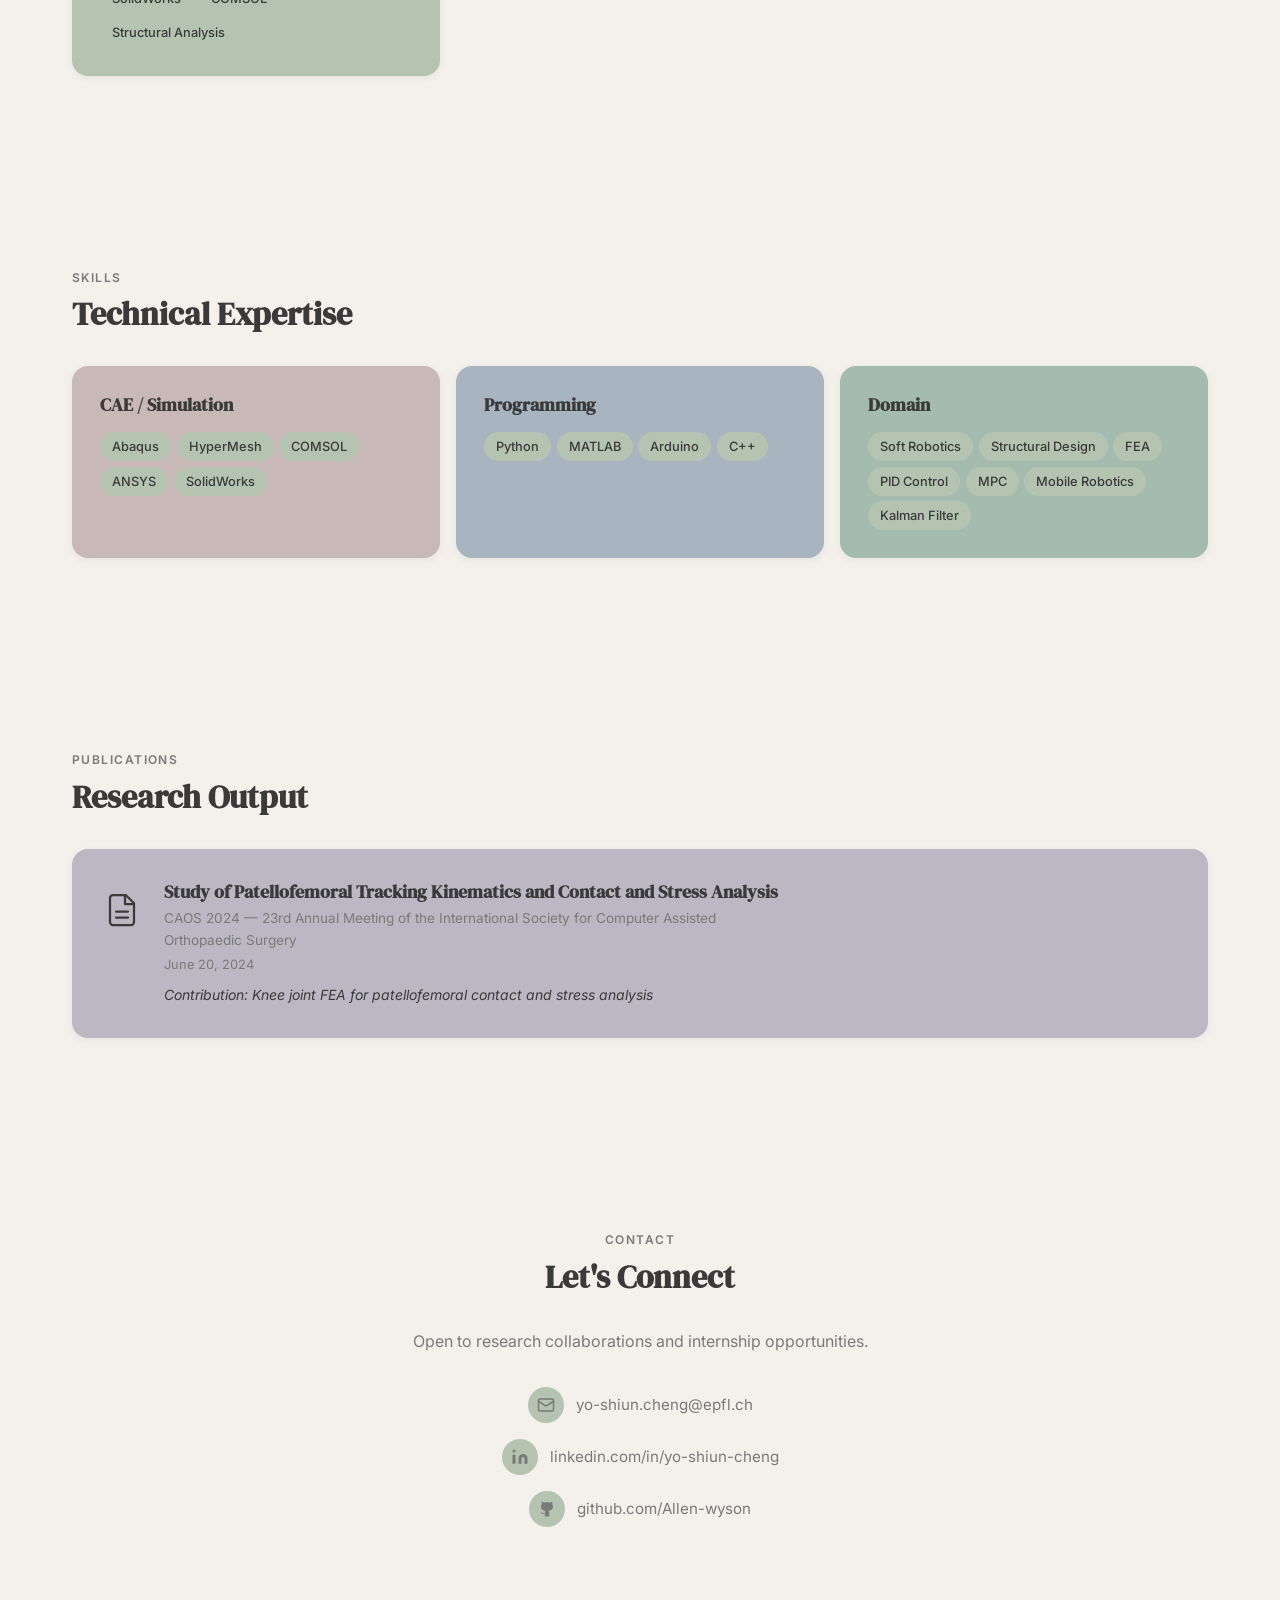
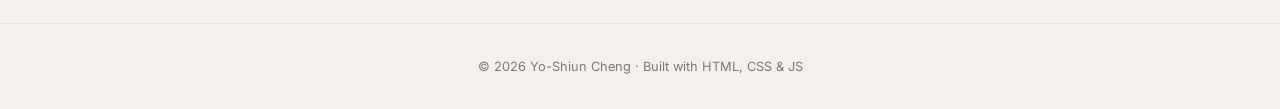
==== commit fb4286b3: "fix: correct semester dates, add 2nd CREATE Lab project, add My Contribution boxes - CREATE Lab expe" ====
--- a/index.html
+++ b/index.html
@@ -152,10 +152,10 @@
           <div class="timeline-item">
             <div class="timeline-dot"></div>
             <div class="timeline-content">
-              <p class="section-label">Sep 2025 – Jan 2026</p>
+              <p class="section-label">Sep 2025 – Present</p>
               <h3>Semester Project Student</h3>
               <p class="timeline-org">CREATE Lab · EPFL · Lausanne, Switzerland</p>
-              <p>Designed and fabricated a hybrid soft–rigid vocal tract platform — integrating a silicone vocal fold excitation source, a pneumatic/tendon-driven soft robotic tongue, a servo-actuated jaw, and interchangeable silicone lips — to study how tongue deformation affects vowel-like sound production.</p>
+              <p><strong>Project 1 (Sep 2025 – Jan 2026):</strong> Designed and built a first-generation soft robotic vocal tract — integrating a pneumatic/tendon-driven tongue, silicone vocal folds, servo-actuated jaw, and interchangeable lips — to study how tongue deformation affects vowel production. <strong>Project 2 (Feb 2026 – Present):</strong> Developing a second-generation system with redesigned tongue, vocal folds, and vocal tract geometry to improve phonation quality and expand producible vowel range.</p>
               <div class="pill-row"><span class="pill">SolidWorks</span><span class="pill">Soft Robotics</span><span class="pill">Pneumatic Actuation</span></div>
             </div>
           </div>
@@ -239,13 +239,13 @@
           </a>
 
           <a href="projects/racing-game.html" class="project-card" style="background:var(--khaki)">
-            <p class="section-label">2024 · EPFL</p>
+            <p class="section-label">2025 · EPFL</p>
             <h3>Iterative Best Response of Zero-sum Racing Game</h3>
             <div class="pill-row"><span class="pill">Game Theory</span><span class="pill">Python</span><span class="pill">Optimization</span></div>
           </a>
 
           <a href="projects/spider-web-optimization.html" class="project-card" style="background:var(--green-mid)">
-            <p class="section-label">2024 · EPFL</p>
+            <p class="section-label">2025 · EPFL</p>
             <h3>Strength-to-Weight Optimization of Spider-web Structure</h3>
             <div class="pill-row"><span class="pill">ANSYS</span><span class="pill">MATLAB</span><span class="pill">FEA</span><span class="pill">Bayesian Optimization</span></div>
           </a>
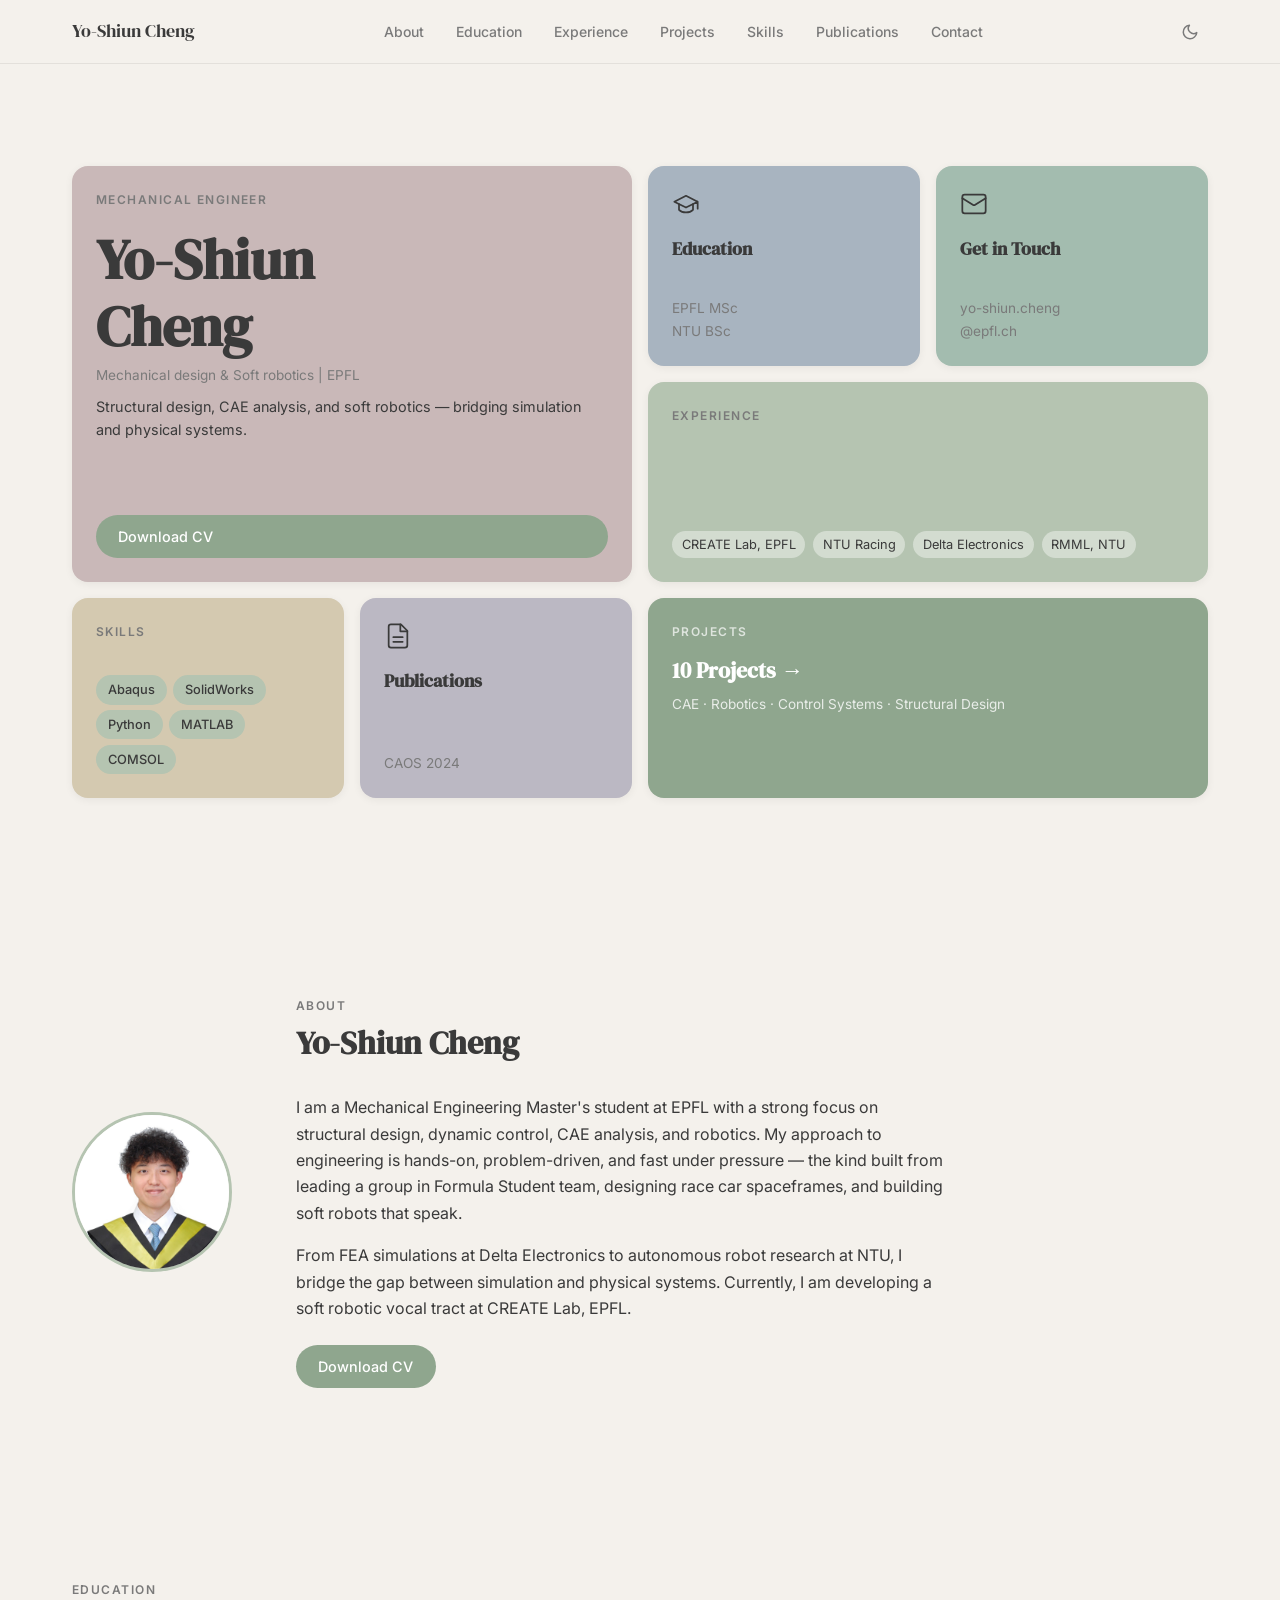
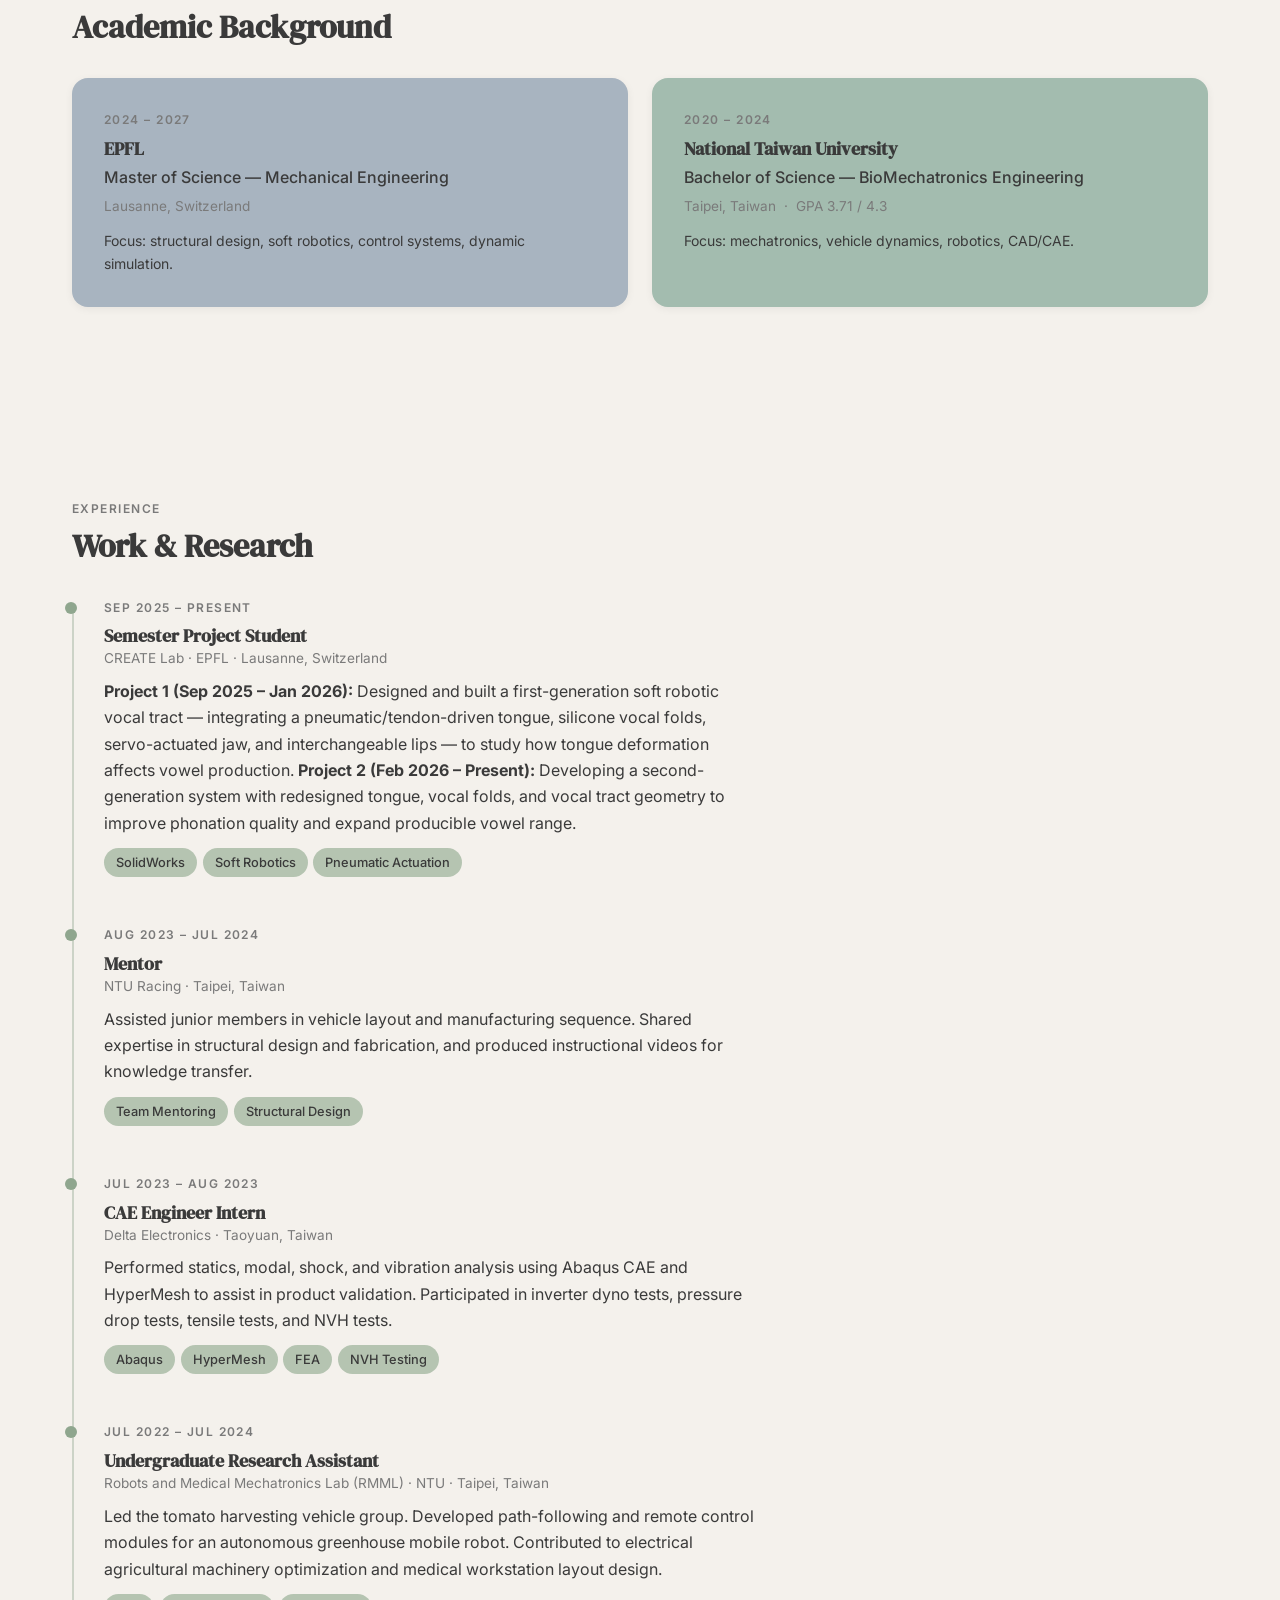
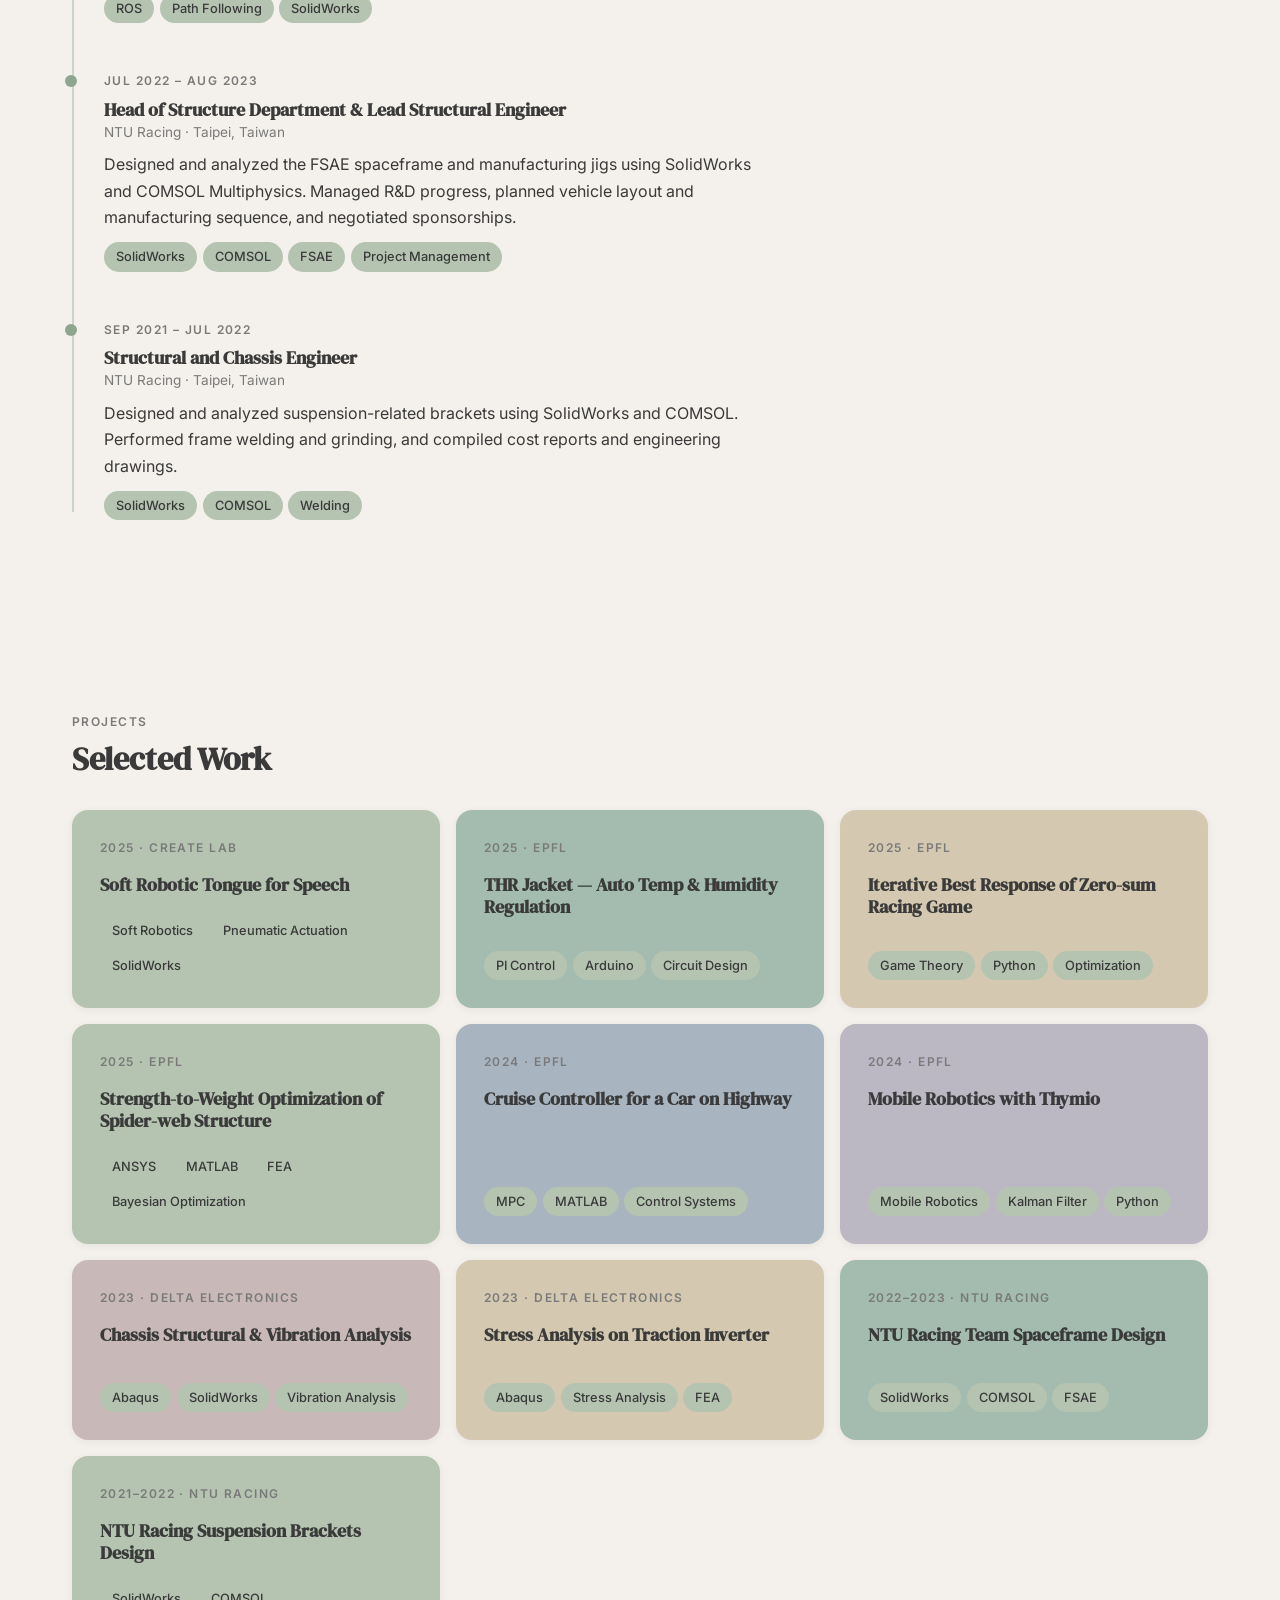
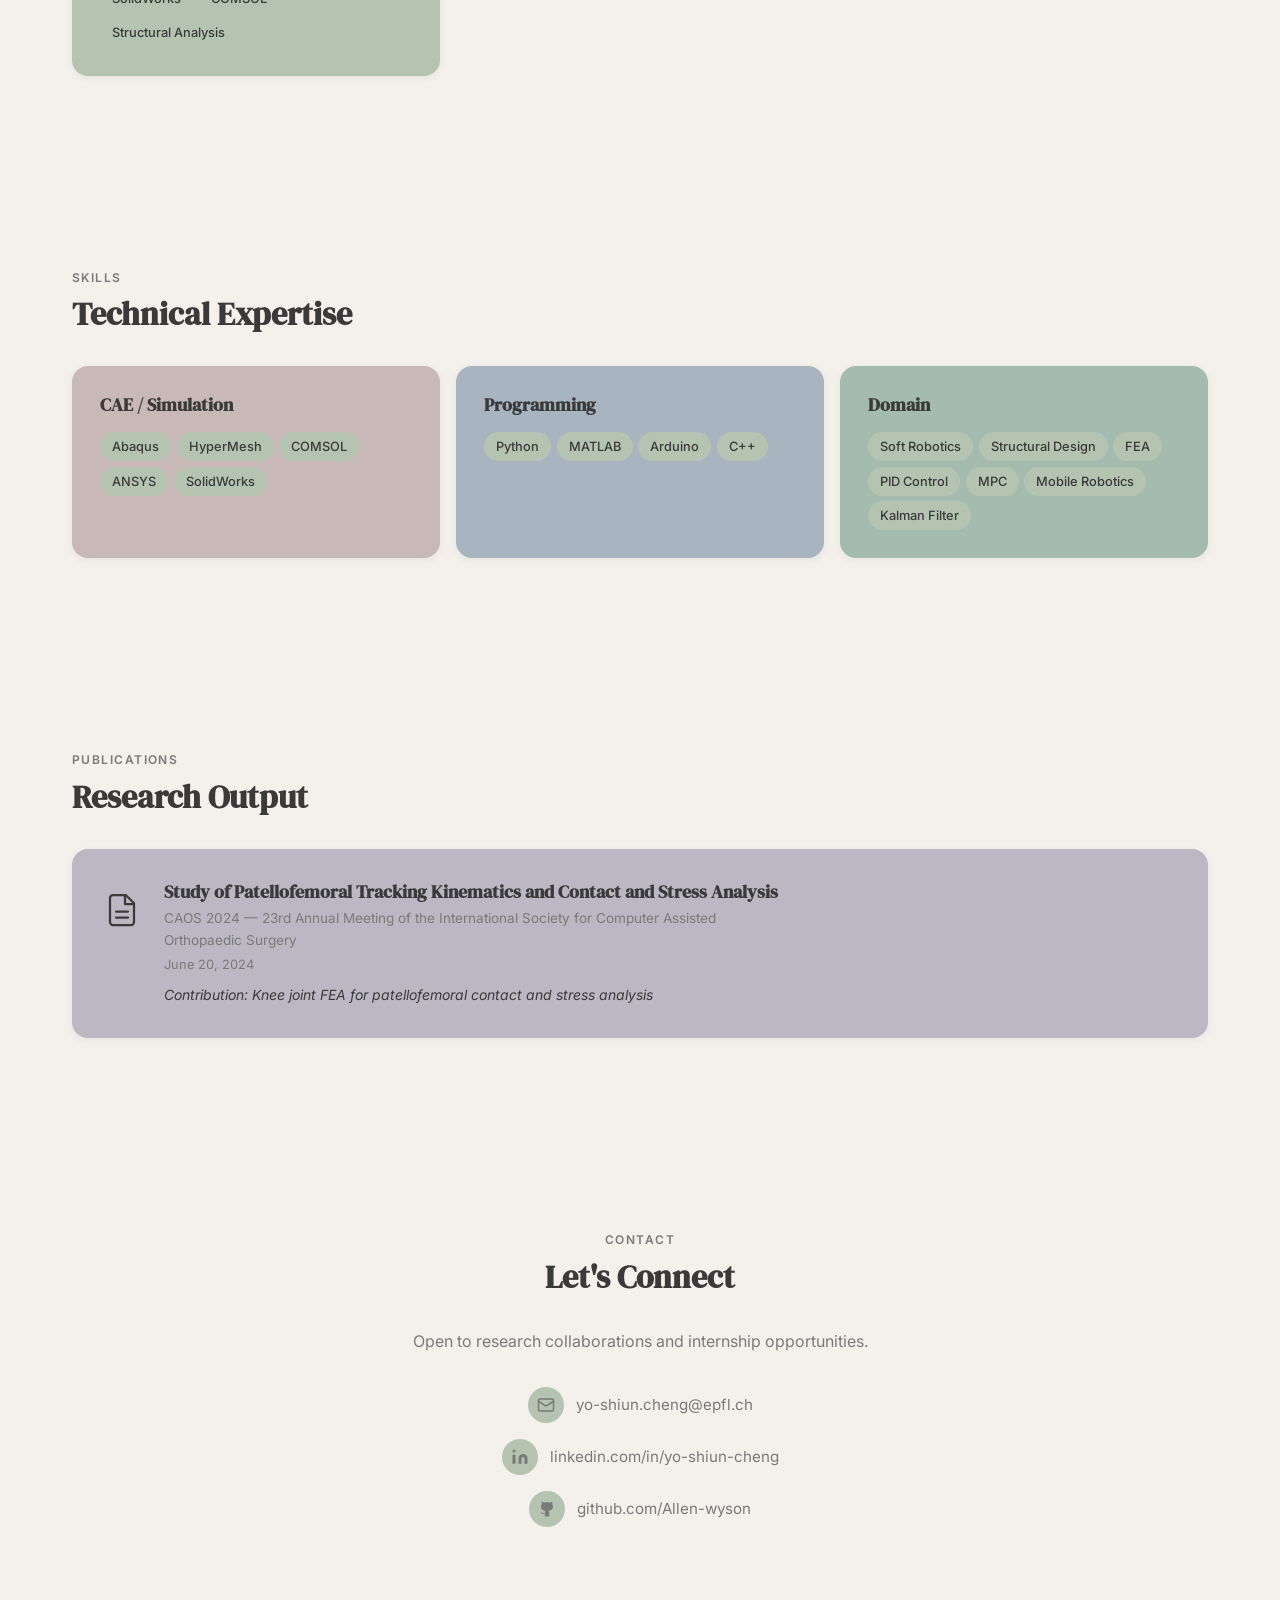
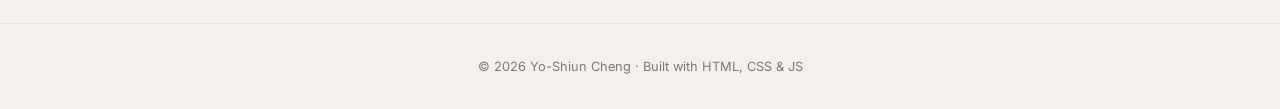
==== commit e42cad18: "feat: add dark mode toggle button and anti-FOUC script to all pages Co-Authored-By: Claude Sonnet 4." ====
--- a/index.html
+++ b/index.html
@@ -8,6 +8,13 @@
   <link rel="preconnect" href="https://fonts.googleapis.com" />
   <link rel="preconnect" href="https://fonts.gstatic.com" crossorigin />
   <link href="https://fonts.googleapis.com/css2?family=DM+Serif+Display&family=Inter:wght@400;500;600&display=swap" rel="stylesheet" />
+  <script>
+    (function () {
+      var t = localStorage.getItem('theme') ||
+        (window.matchMedia('(prefers-color-scheme: dark)').matches ? 'dark' : 'light');
+      document.documentElement.setAttribute('data-theme', t);
+    })();
+  </script>
   <link rel="stylesheet" href="css/style.css" />
 </head>
 <body>
@@ -15,9 +22,6 @@
   <nav class="navbar" id="navbar">
     <div class="nav-inner container">
       <a href="#hero" class="brand">Yo-Shiun Cheng</a>
-      <button class="hamburger" id="hamburger" aria-label="Toggle menu">
-        <span></span><span></span><span></span>
-      </button>
       <ul class="nav-links" id="nav-links">
         <li><a href="#about" class="nav-link">About</a></li>
         <li><a href="#education" class="nav-link">Education</a></li>
@@ -27,6 +31,15 @@
         <li><a href="#publications" class="nav-link">Publications</a></li>
         <li><a href="#contact" class="nav-link">Contact</a></li>
       </ul>
+      <div class="nav-controls">
+        <button class="theme-toggle" id="theme-toggle" aria-label="Toggle dark mode">
+          <svg class="icon-moon" width="18" height="18" viewBox="0 0 24 24" fill="none" stroke="currentColor" stroke-width="2" stroke-linecap="round" stroke-linejoin="round" aria-hidden="true"><path d="M21 12.79A9 9 0 1 1 11.21 3 7 7 0 0 0 21 12.79z"/></svg>
+          <svg class="icon-sun" width="18" height="18" viewBox="0 0 24 24" fill="none" stroke="currentColor" stroke-width="2" stroke-linecap="round" stroke-linejoin="round" aria-hidden="true"><circle cx="12" cy="12" r="5"/><line x1="12" y1="1" x2="12" y2="3"/><line x1="12" y1="21" x2="12" y2="23"/><line x1="4.22" y1="4.22" x2="5.64" y2="5.64"/><line x1="18.36" y1="18.36" x2="19.78" y2="19.78"/><line x1="1" y1="12" x2="3" y2="12"/><line x1="21" y1="12" x2="23" y2="12"/><line x1="4.22" y1="19.78" x2="5.64" y2="18.36"/><line x1="18.36" y1="5.64" x2="19.78" y2="4.22"/></svg>
+        </button>
+        <button class="hamburger" id="hamburger" aria-label="Toggle menu">
+          <span></span><span></span><span></span>
+        </button>
+      </div>
     </div>
   </nav>
 
--- a/css/style.css
+++ b/css/style.css
@@ -16,6 +16,39 @@
   --nav-height:        64px;
 }
 
+[data-theme="dark"] {
+  --bg:           #1c1917;
+  --rose:         #4a2e2b;
+  --blue:         #253447;
+  --green-light:  #263326;
+  --green-mid:    #2d4a2f;
+  --green-dark:   #1e3528;
+  --khaki:        #35301f;
+  --lavender:     #312b42;
+  --text-primary: #e8e3dc;
+  --text-secondary: #a09891;
+  --card-shadow:       rgba(0, 0, 0, 0.35);
+  --card-shadow-hover: rgba(0, 0, 0, 0.55);
+}
+
+/* dark mode transition targets */
+.navbar,
+.detail-card,
+.skills-group,
+.pub-card,
+.nav-links,
+footer {
+  transition: background-color 0.3s ease, color 0.3s ease,
+              border-color 0.3s ease;
+}
+
+[data-theme="dark"] .navbar {
+  border-bottom-color: rgba(255, 255, 255, 0.1);
+}
+[data-theme="dark"] footer {
+  border-top-color: rgba(255, 255, 255, 0.08);
+}
+
 /* ── Reset ── */
 *, *::before, *::after { box-sizing: border-box; margin: 0; padding: 0; }
 html { scroll-behavior: smooth; }
@@ -25,6 +58,7 @@
   line-height: 1.65;
   background: var(--bg);
   color: var(--text-primary);
+  transition: background-color 0.3s ease, color 0.3s ease;
 }
 a { color: inherit; text-decoration: none; }
 img { display: block; max-width: 100%; }
@@ -157,6 +191,36 @@
 .hamburger.open span:nth-child(1) { transform: translateY(7px) rotate(45deg); }
 .hamburger.open span:nth-child(2) { opacity: 0; }
 .hamburger.open span:nth-child(3) { transform: translateY(-7px) rotate(-45deg); }
+
+/* ── Theme toggle button ── */
+.nav-controls {
+  display: flex;
+  align-items: center;
+  gap: 0.25rem;
+}
+.theme-toggle {
+  display: flex;
+  align-items: center;
+  justify-content: center;
+  width: 36px;
+  height: 36px;
+  border-radius: 50%;
+  background: none;
+  border: none;
+  cursor: pointer;
+  color: var(--text-secondary);
+  transition: color 0.15s ease, background-color 0.15s ease;
+}
+.theme-toggle:hover {
+  background: rgba(0, 0, 0, 0.06);
+  color: var(--green-dark);
+}
+[data-theme="dark"] .theme-toggle:hover {
+  background: rgba(255, 255, 255, 0.08);
+}
+.theme-toggle .icon-sun { display: none; }
+[data-theme="dark"] .theme-toggle .icon-moon { display: none; }
+[data-theme="dark"] .theme-toggle .icon-sun { display: block; }
 
 /* push content below fixed nav */
 main { padding-top: var(--nav-height); }
@@ -201,7 +265,8 @@
   padding: 1.5rem;
   cursor: pointer;
   box-shadow: 0 2px 8px var(--card-shadow);
-  transition: transform 0.15s ease, box-shadow 0.15s ease;
+  transition: transform 0.15s ease, box-shadow 0.15s ease,
+              background-color 0.3s ease, color 0.3s ease, border-color 0.3s ease;
   display: flex;
   flex-direction: column;
   gap: 0.5rem;
@@ -257,7 +322,8 @@
 .edu-card {
   border-radius: var(--radius); padding: 2rem;
   box-shadow: 0 2px 8px var(--card-shadow);
-  transition: transform 0.15s ease, box-shadow 0.15s ease;
+  transition: transform 0.15s ease, box-shadow 0.15s ease,
+              background-color 0.3s ease, color 0.3s ease, border-color 0.3s ease;
 }
 .edu-card:hover { transform: translateY(-4px); box-shadow: 0 8px 24px var(--card-shadow-hover); }
 .edu-degree { font-weight: 500; margin-top: 0.25rem; }
@@ -285,7 +351,8 @@
 .project-card {
   border-radius: var(--radius); padding: 1.75rem;
   box-shadow: 0 2px 8px var(--card-shadow);
-  transition: transform 0.15s ease, box-shadow 0.15s ease;
+  transition: transform 0.15s ease, box-shadow 0.15s ease,
+              background-color 0.3s ease, color 0.3s ease, border-color 0.3s ease;
   display: flex; flex-direction: column; gap: 0.5rem; min-height: 180px;
 }
 .project-card:hover { transform: translateY(-4px); box-shadow: 0 8px 24px var(--card-shadow-hover); }
@@ -383,13 +450,20 @@
     transform: none;
     transition: none;
   }
+  body,
+  .navbar,
+  .nav-links,
   .bento-card,
   .project-card,
   .edu-card,
+  .detail-card,
+  .skills-group,
+  .pub-card,
   .nav-link,
   .contact-link,
   .pill,
-  .btn {
+  .btn,
+  footer {
     transition: none;
   }
   .bento-card:hover,
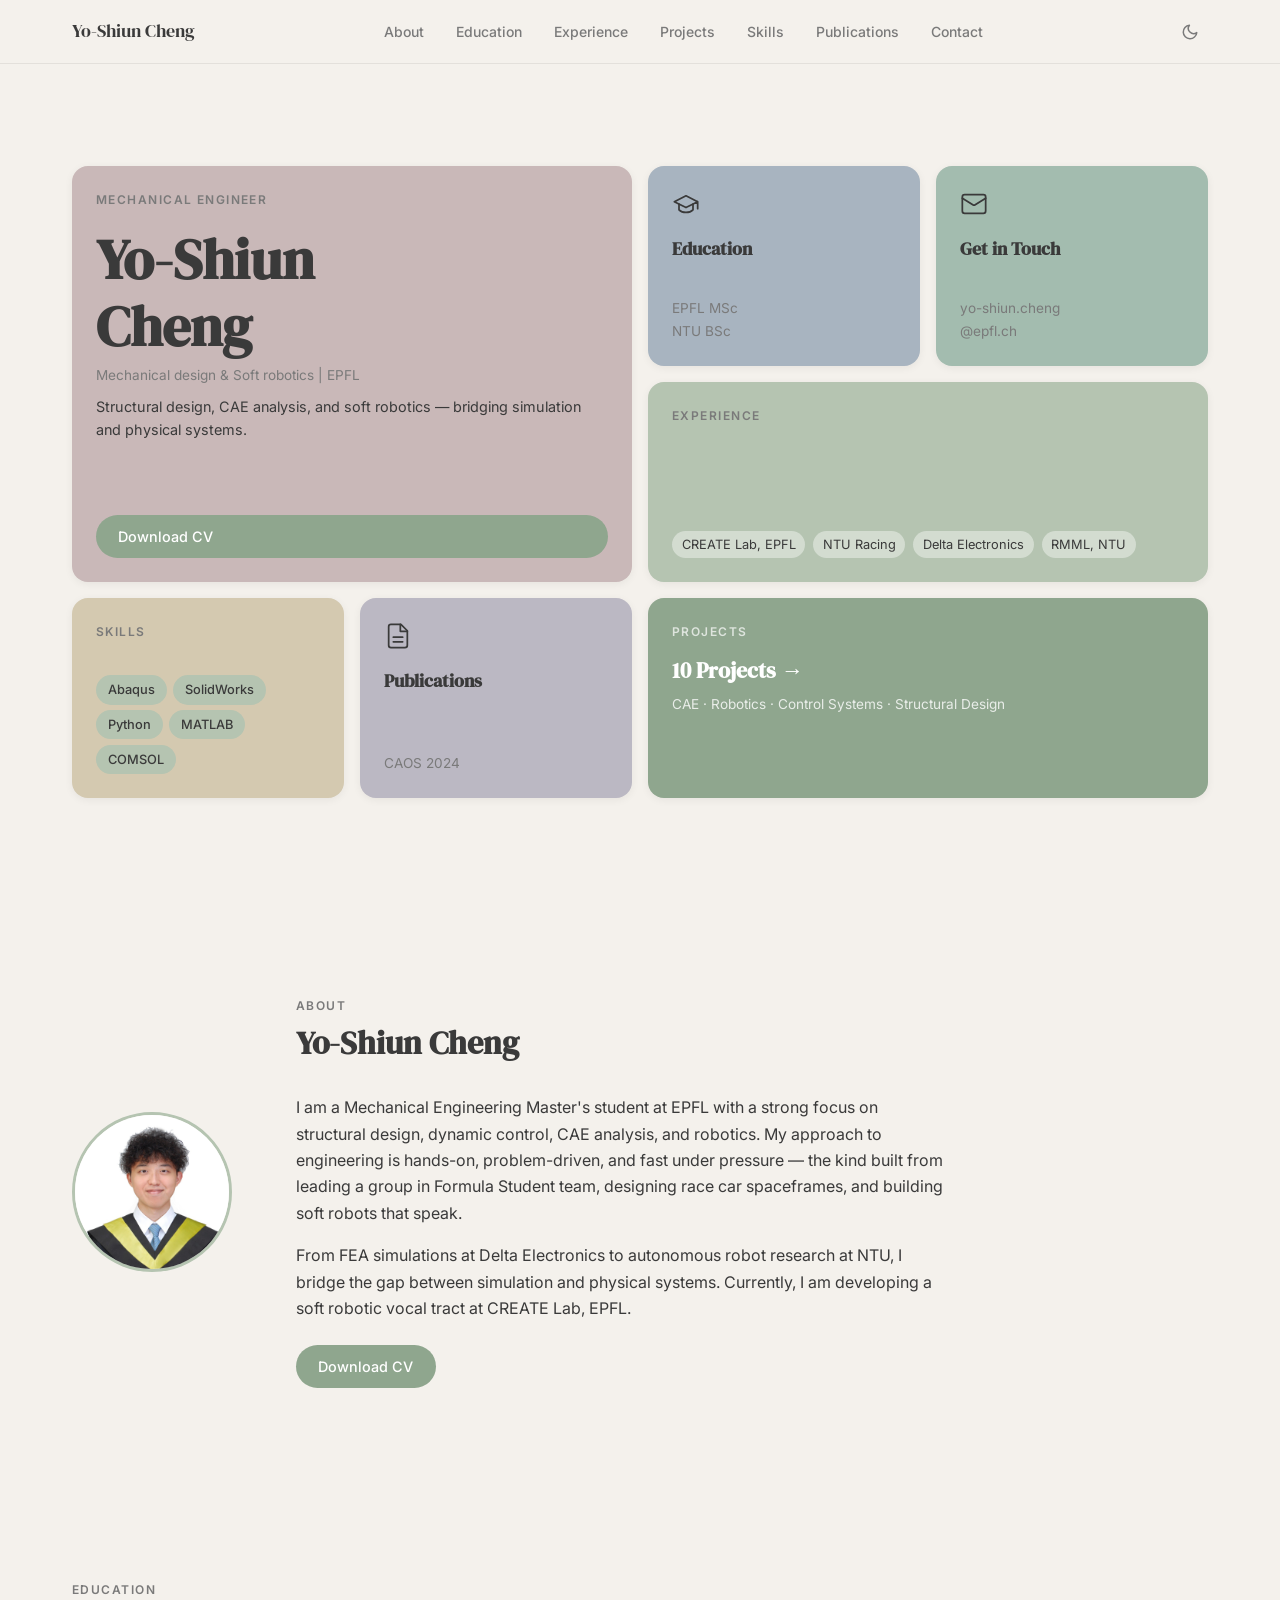
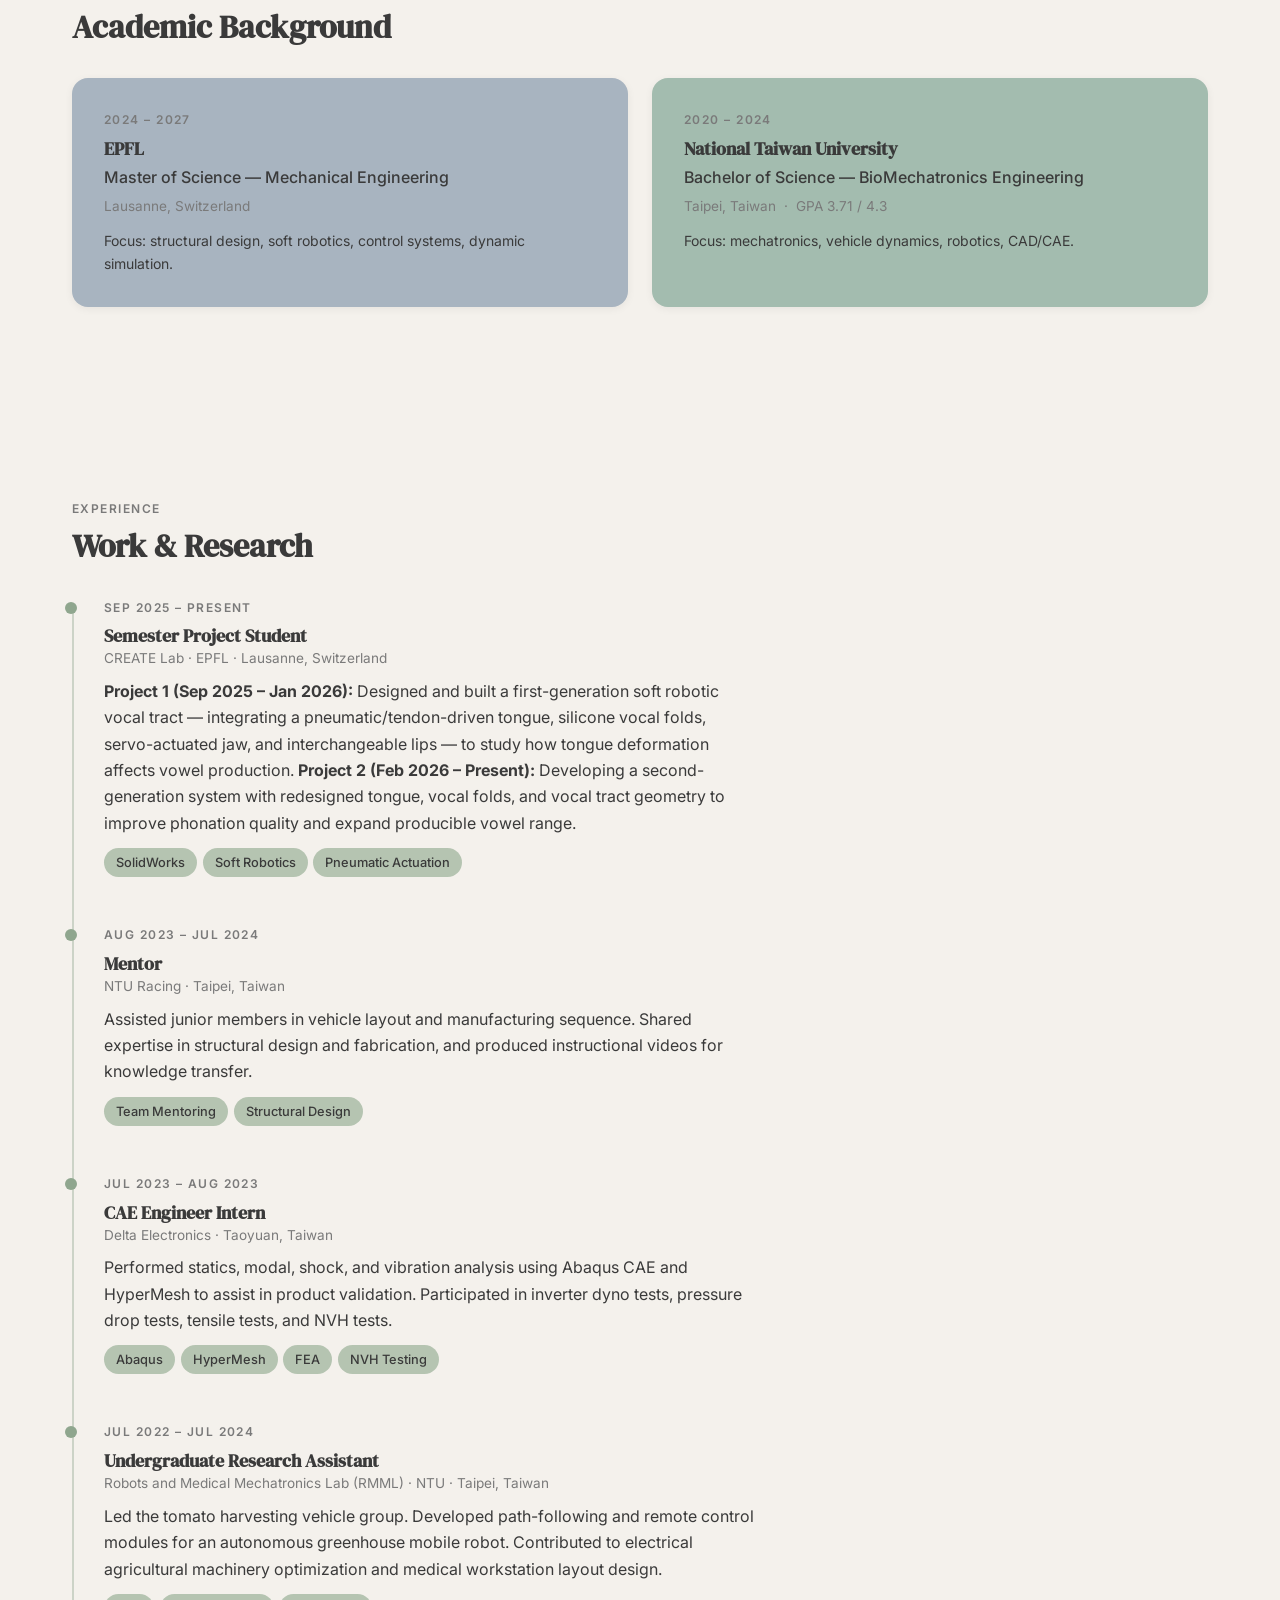
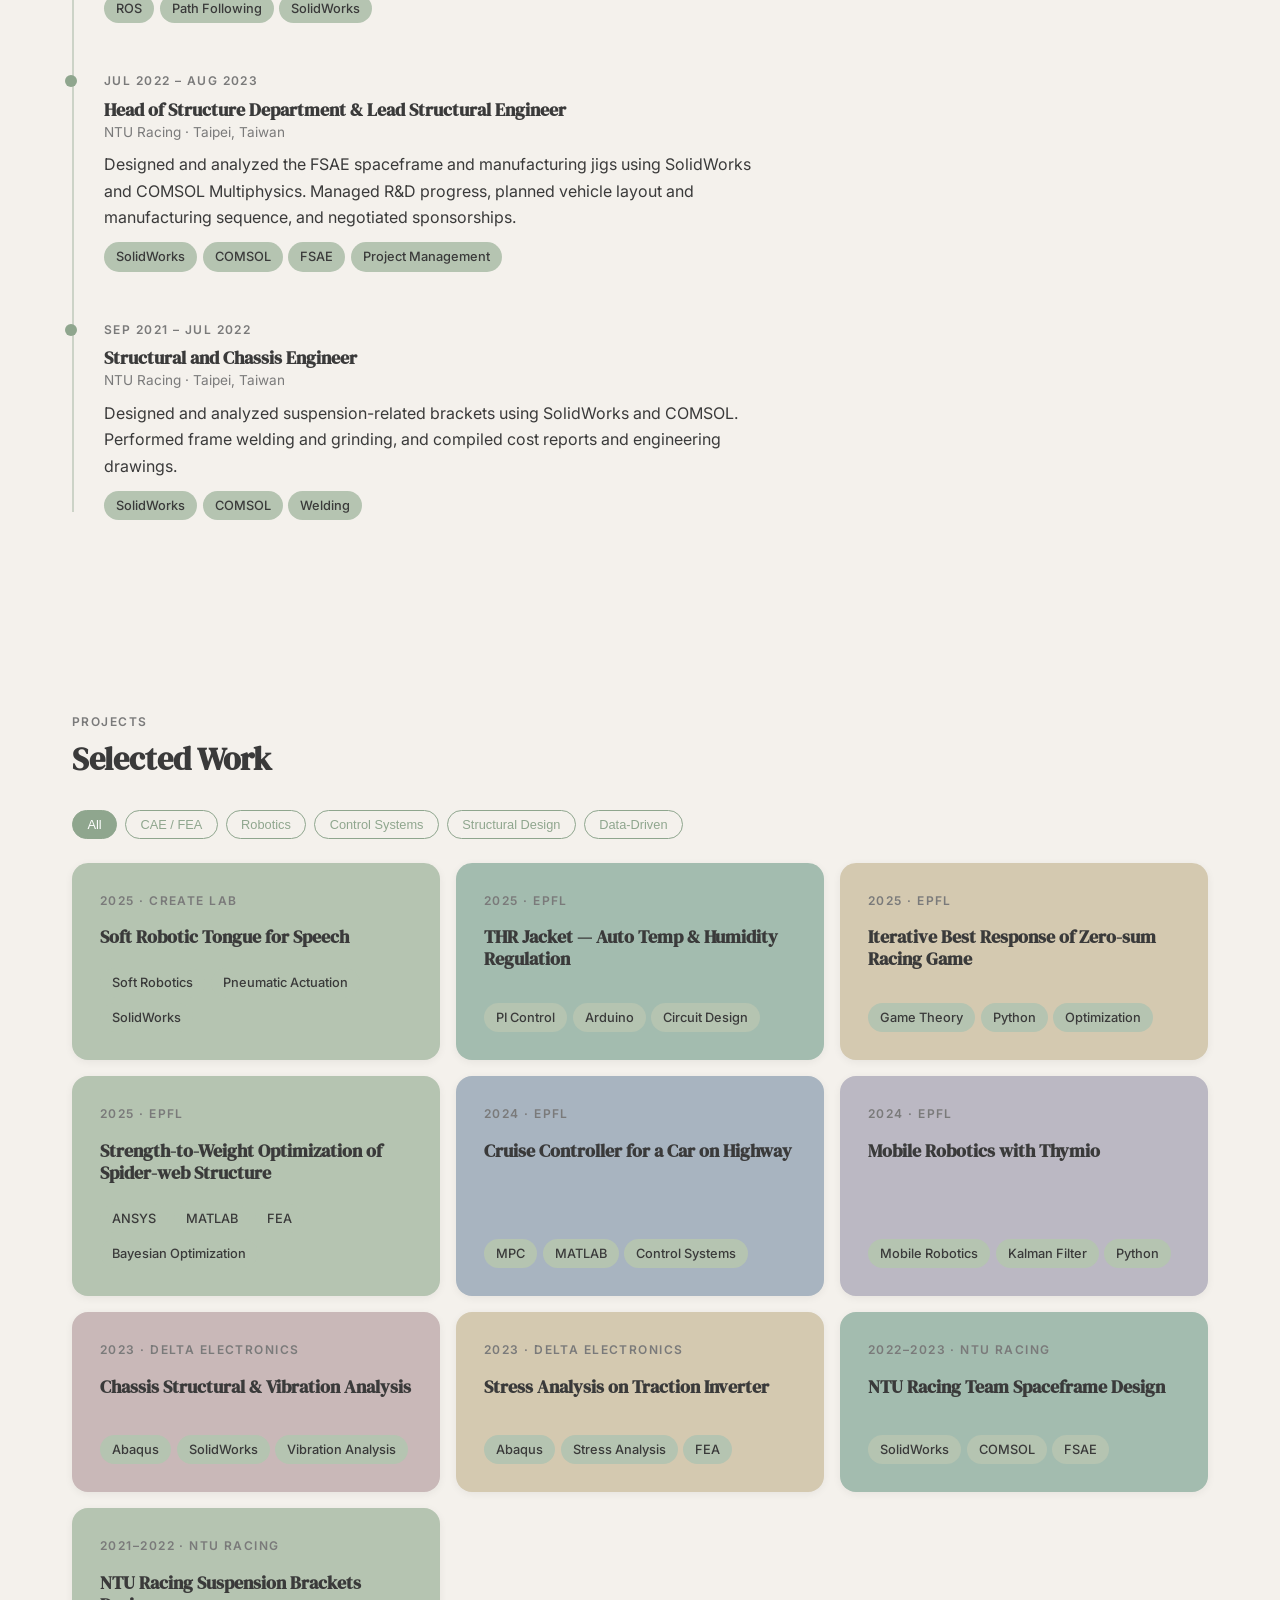
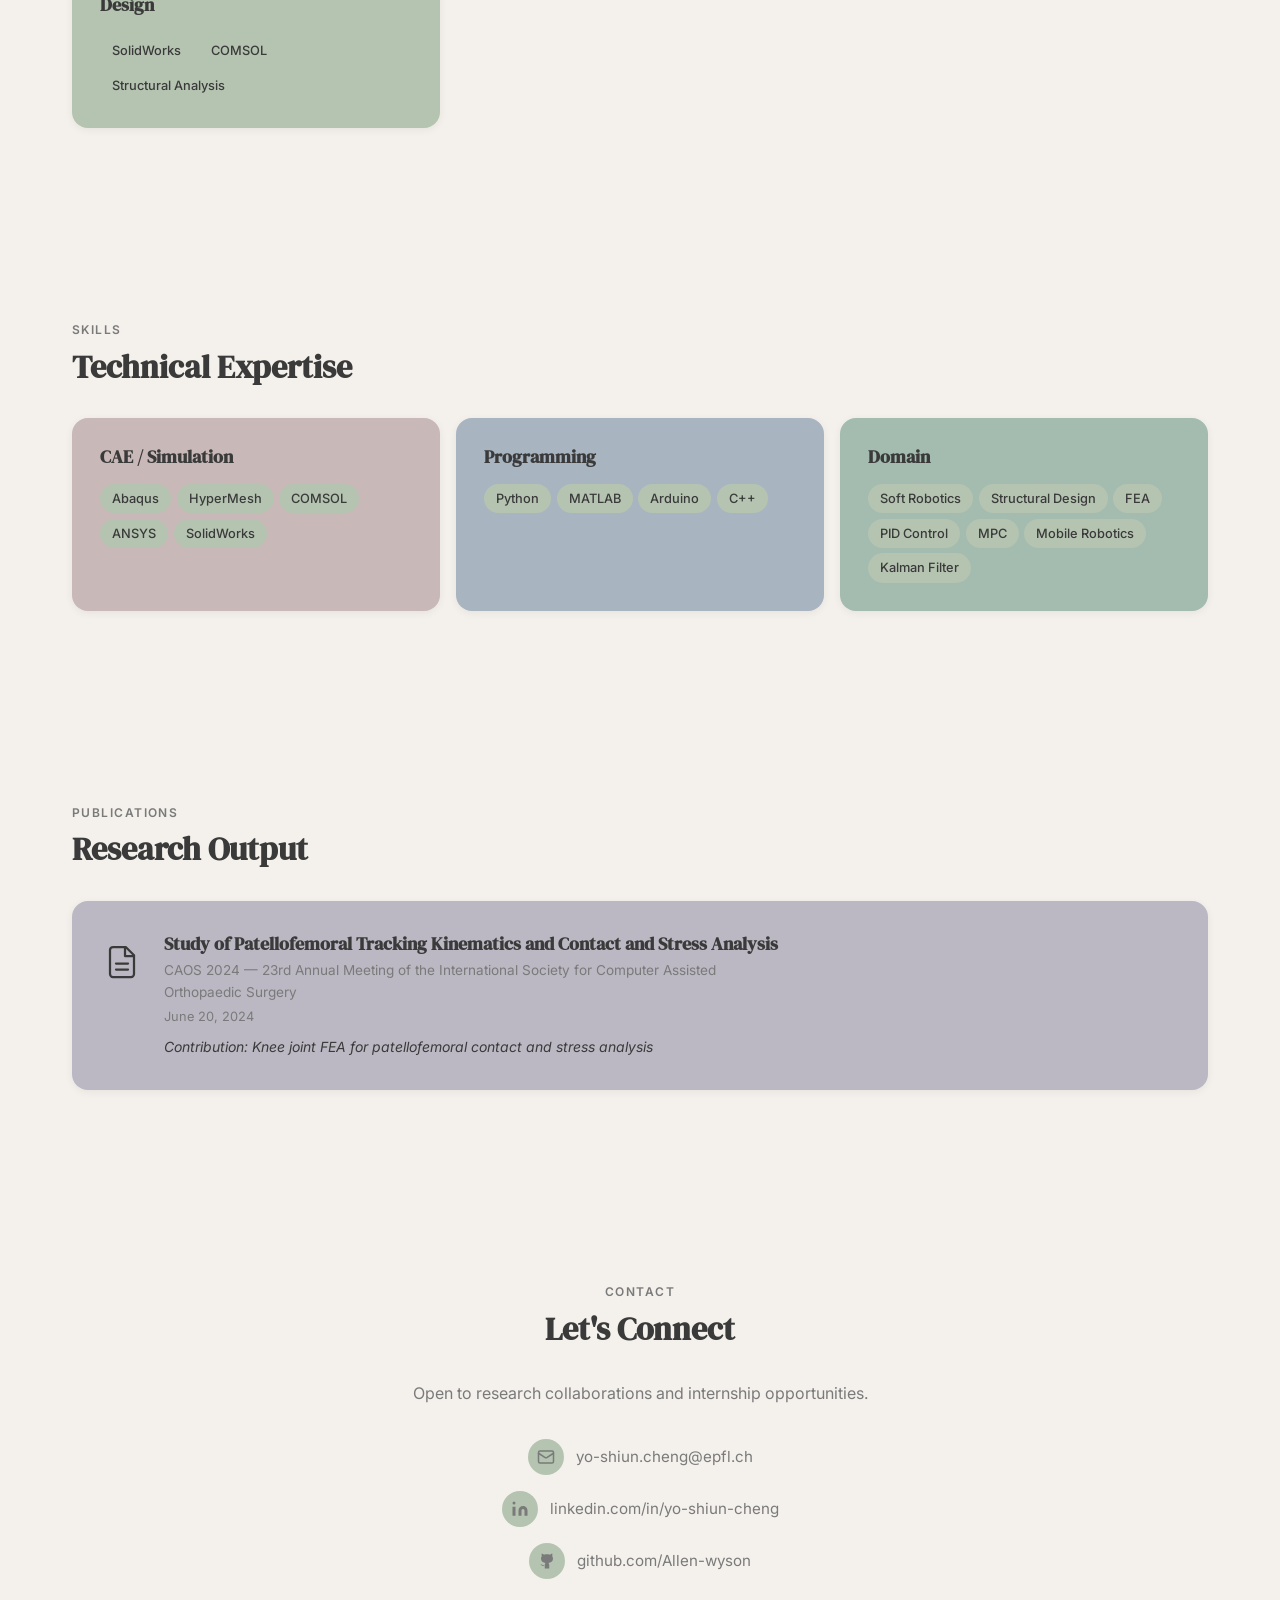
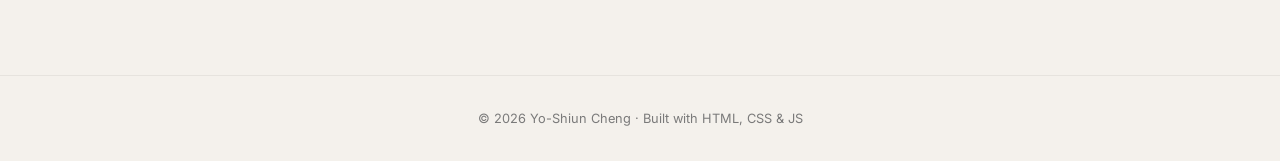
==== commit e55e5d8d: "feat: add scroll progress bar, back-to-top button, and project tag filter - Scroll progress bar: fix" ====
--- a/index.html
+++ b/index.html
@@ -10,14 +10,17 @@
   <link href="https://fonts.googleapis.com/css2?family=DM+Serif+Display&family=Inter:wght@400;500;600&display=swap" rel="stylesheet" />
   <script>
     (function () {
-      var t = localStorage.getItem('theme') ||
-        (window.matchMedia('(prefers-color-scheme: dark)').matches ? 'dark' : 'light');
-      document.documentElement.setAttribute('data-theme', t);
+      try {
+        var t = localStorage.getItem('theme') ||
+          (window.matchMedia('(prefers-color-scheme: dark)').matches ? 'dark' : 'light');
+        document.documentElement.setAttribute('data-theme', t);
+      } catch (e) {}
     })();
   </script>
   <link rel="stylesheet" href="css/style.css" />
 </head>
 <body>
+  <div id="scroll-progress" role="progressbar" aria-label="Page scroll progress" aria-valuemin="0" aria-valuemax="100"></div>
   <a href="#about" class="skip-link">Skip to main content</a>
   <nav class="navbar" id="navbar">
     <div class="nav-inner container">
@@ -237,63 +240,73 @@
       <div class="container">
         <p class="section-label">Projects</p>
         <h2>Selected Work</h2>
+
+        <div class="filter-bar" role="group" aria-label="Filter projects by tag">
+          <button class="filter-btn active" data-filter="all">All</button>
+          <button class="filter-btn" data-filter="cae-fea">CAE / FEA</button>
+          <button class="filter-btn" data-filter="robotics">Robotics</button>
+          <button class="filter-btn" data-filter="control-systems">Control Systems</button>
+          <button class="filter-btn" data-filter="structural-design">Structural Design</button>
+          <button class="filter-btn" data-filter="data-driven">Data-Driven</button>
+        </div>
+
         <div class="projects-grid fade-in">
 
-          <a href="projects/soft-robotic-tongue.html" class="project-card" style="background:var(--green-mid)">
+          <a href="projects/soft-robotic-tongue.html" class="project-card" data-tags="robotics control-systems" style="background:var(--green-mid); --card-bg:var(--green-mid)">
             <p class="section-label">2025 · CREATE Lab</p>
             <h3>Soft Robotic Tongue for Speech</h3>
             <div class="pill-row"><span class="pill">Soft Robotics</span><span class="pill">Pneumatic Actuation</span><span class="pill">SolidWorks</span></div>
           </a>
 
-          <a href="projects/thr-jacket.html" class="project-card" style="background:var(--green-light)">
+          <a href="projects/thr-jacket.html" class="project-card" data-tags="robotics control-systems" style="background:var(--green-light); --card-bg:var(--green-light)">
             <p class="section-label">2025 · EPFL</p>
             <h3>THR Jacket — Auto Temp &amp; Humidity Regulation</h3>
             <div class="pill-row"><span class="pill">PI Control</span><span class="pill">Arduino</span><span class="pill">Circuit Design</span></div>
           </a>
 
-          <a href="projects/racing-game.html" class="project-card" style="background:var(--khaki)">
+          <a href="projects/racing-game.html" class="project-card" data-tags="control-systems data-driven" style="background:var(--khaki); --card-bg:var(--khaki)">
             <p class="section-label">2025 · EPFL</p>
             <h3>Iterative Best Response of Zero-sum Racing Game</h3>
             <div class="pill-row"><span class="pill">Game Theory</span><span class="pill">Python</span><span class="pill">Optimization</span></div>
           </a>
 
-          <a href="projects/spider-web-optimization.html" class="project-card" style="background:var(--green-mid)">
+          <a href="projects/spider-web-optimization.html" class="project-card" data-tags="cae-fea data-driven" style="background:var(--green-mid); --card-bg:var(--green-mid)">
             <p class="section-label">2025 · EPFL</p>
             <h3>Strength-to-Weight Optimization of Spider-web Structure</h3>
             <div class="pill-row"><span class="pill">ANSYS</span><span class="pill">MATLAB</span><span class="pill">FEA</span><span class="pill">Bayesian Optimization</span></div>
           </a>
 
-          <a href="projects/cruise-controller.html" class="project-card" style="background:var(--blue)">
+          <a href="projects/cruise-controller.html" class="project-card" data-tags="control-systems" style="background:var(--blue); --card-bg:var(--blue)">
             <p class="section-label">2024 · EPFL</p>
             <h3>Cruise Controller for a Car on Highway</h3>
             <div class="pill-row"><span class="pill">MPC</span><span class="pill">MATLAB</span><span class="pill">Control Systems</span></div>
           </a>
 
-          <a href="projects/mobile-robotics.html" class="project-card" style="background:var(--lavender)">
+          <a href="projects/mobile-robotics.html" class="project-card" data-tags="robotics control-systems" style="background:var(--lavender); --card-bg:var(--lavender)">
             <p class="section-label">2024 · EPFL</p>
             <h3>Mobile Robotics with Thymio</h3>
             <div class="pill-row"><span class="pill">Mobile Robotics</span><span class="pill">Kalman Filter</span><span class="pill">Python</span></div>
           </a>
 
-          <a href="projects/chassis-analysis.html" class="project-card" style="background:var(--rose)">
+          <a href="projects/chassis-analysis.html" class="project-card" data-tags="cae-fea structural-design" style="background:var(--rose); --card-bg:var(--rose)">
             <p class="section-label">2023 · Delta Electronics</p>
             <h3>Chassis Structural &amp; Vibration Analysis</h3>
             <div class="pill-row"><span class="pill">Abaqus</span><span class="pill">SolidWorks</span><span class="pill">Vibration Analysis</span></div>
           </a>
 
-          <a href="projects/inverter-stress.html" class="project-card" style="background:var(--khaki)">
+          <a href="projects/inverter-stress.html" class="project-card" data-tags="cae-fea" style="background:var(--khaki); --card-bg:var(--khaki)">
             <p class="section-label">2023 · Delta Electronics</p>
             <h3>Stress Analysis on Traction Inverter</h3>
             <div class="pill-row"><span class="pill">Abaqus</span><span class="pill">Stress Analysis</span><span class="pill">FEA</span></div>
           </a>
 
-          <a href="projects/spaceframe-design.html" class="project-card" style="background:var(--green-light)">
+          <a href="projects/spaceframe-design.html" class="project-card" data-tags="cae-fea structural-design" style="background:var(--green-light); --card-bg:var(--green-light)">
             <p class="section-label">2022–2023 · NTU Racing</p>
             <h3>NTU Racing Team Spaceframe Design</h3>
             <div class="pill-row"><span class="pill">SolidWorks</span><span class="pill">COMSOL</span><span class="pill">FSAE</span></div>
           </a>
 
-          <a href="projects/suspension-brackets.html" class="project-card" style="background:var(--green-mid)">
+          <a href="projects/suspension-brackets.html" class="project-card" data-tags="cae-fea structural-design" style="background:var(--green-mid); --card-bg:var(--green-mid)">
             <p class="section-label">2021–2022 · NTU Racing</p>
             <h3>NTU Racing Suspension Brackets Design</h3>
             <div class="pill-row"><span class="pill">SolidWorks</span><span class="pill">COMSOL</span><span class="pill">Structural Analysis</span></div>
@@ -388,5 +401,8 @@
   </footer>
 
   <script src="js/main.js"></script>
+  <button id="back-to-top" class="back-to-top" aria-label="Back to top">
+    <svg width="18" height="18" viewBox="0 0 24 24" fill="none" stroke="currentColor" stroke-width="2.5" stroke-linecap="round" stroke-linejoin="round" aria-hidden="true"><polyline points="18 15 12 9 6 15"/></svg>
+  </button>
 </body>
 </html>
--- a/css/style.css
+++ b/css/style.css
@@ -217,6 +217,7 @@
 }
 [data-theme="dark"] .theme-toggle:hover {
   background: rgba(255, 255, 255, 0.08);
+  color: var(--text-primary);
 }
 .theme-toggle .icon-sun { display: none; }
 [data-theme="dark"] .theme-toggle .icon-moon { display: none; }
@@ -351,11 +352,10 @@
 .project-card {
   border-radius: var(--radius); padding: 1.75rem;
   box-shadow: 0 2px 8px var(--card-shadow);
-  transition: transform 0.15s ease, box-shadow 0.15s ease,
+  transition: transform 0.25s ease, box-shadow 0.25s ease, opacity 0.2s ease,
               background-color 0.3s ease, color 0.3s ease, border-color 0.3s ease;
   display: flex; flex-direction: column; gap: 0.5rem; min-height: 180px;
 }
-.project-card:hover { transform: translateY(-4px); box-shadow: 0 8px 24px var(--card-shadow-hover); }
 .project-card h3 { flex: 1; }
 @media (max-width: 1023px) and (min-width: 768px) { .projects-grid { grid-template-columns: repeat(2, 1fr); } }
 @media (max-width: 767px) { .projects-grid { grid-template-columns: 1fr; } }
@@ -427,6 +427,14 @@
 @media (max-width: 767px) {
   .detail-bento { grid-template-columns: 1fr; }
   .detail-card.span-2, .detail-card.span-3 { grid-column: span 1; }
+}
+
+/* ── Project card hover effect (accessible) ── */
+@media (prefers-reduced-motion: no-preference) {
+  .project-card:hover {
+    transform: scale(1.02);
+    box-shadow: 0 8px 32px -4px color-mix(in srgb, var(--card-bg, #b5c4b1) 60%, transparent);
+  }
 }
 
 /* ── Accessibility: focus states ── */
@@ -463,6 +471,9 @@
   .contact-link,
   .pill,
   .btn,
+  .theme-toggle,
+  .filter-btn,
+  .back-to-top,
   footer {
     transition: none;
   }
@@ -495,3 +506,66 @@
   transition: top 0.15s ease;
 }
 .skip-link:focus { top: 0; }
+
+/* ── Scroll progress bar ── */
+#scroll-progress {
+  position: fixed;
+  top: 0;
+  left: 0;
+  width: 0;
+  height: 3px;
+  background: var(--green-dark);
+  z-index: 101;
+  pointer-events: none;
+  transition: width 0.05s linear;
+}
+
+/* ── Back-to-top button ── */
+.back-to-top {
+  position: fixed;
+  bottom: 2rem;
+  right: 2rem;
+  width: 44px;
+  height: 44px;
+  border-radius: 50%;
+  background: var(--green-dark);
+  color: #fff;
+  border: none;
+  cursor: pointer;
+  display: flex;
+  align-items: center;
+  justify-content: center;
+  opacity: 0;
+  pointer-events: none;
+  transition: opacity 0.3s ease, filter 0.15s ease;
+  z-index: 99;
+}
+.back-to-top.visible {
+  opacity: 1;
+  pointer-events: auto;
+}
+.back-to-top:hover { filter: brightness(0.88); }
+
+/* ── Project tag filter ── */
+.filter-bar {
+  display: flex;
+  flex-wrap: wrap;
+  gap: 0.5rem;
+  margin-bottom: 1.5rem;
+}
+.filter-btn {
+  padding: 0.35rem 0.9rem;
+  border-radius: 100px;
+  border: 1.5px solid var(--green-dark);
+  background: transparent;
+  color: var(--green-dark);
+  font-size: 0.8rem;
+  font-weight: 500;
+  cursor: pointer;
+  transition: background-color 0.15s ease, color 0.15s ease;
+}
+.filter-btn:hover,
+.filter-btn.active {
+  background: var(--green-dark);
+  color: #fff;
+}
